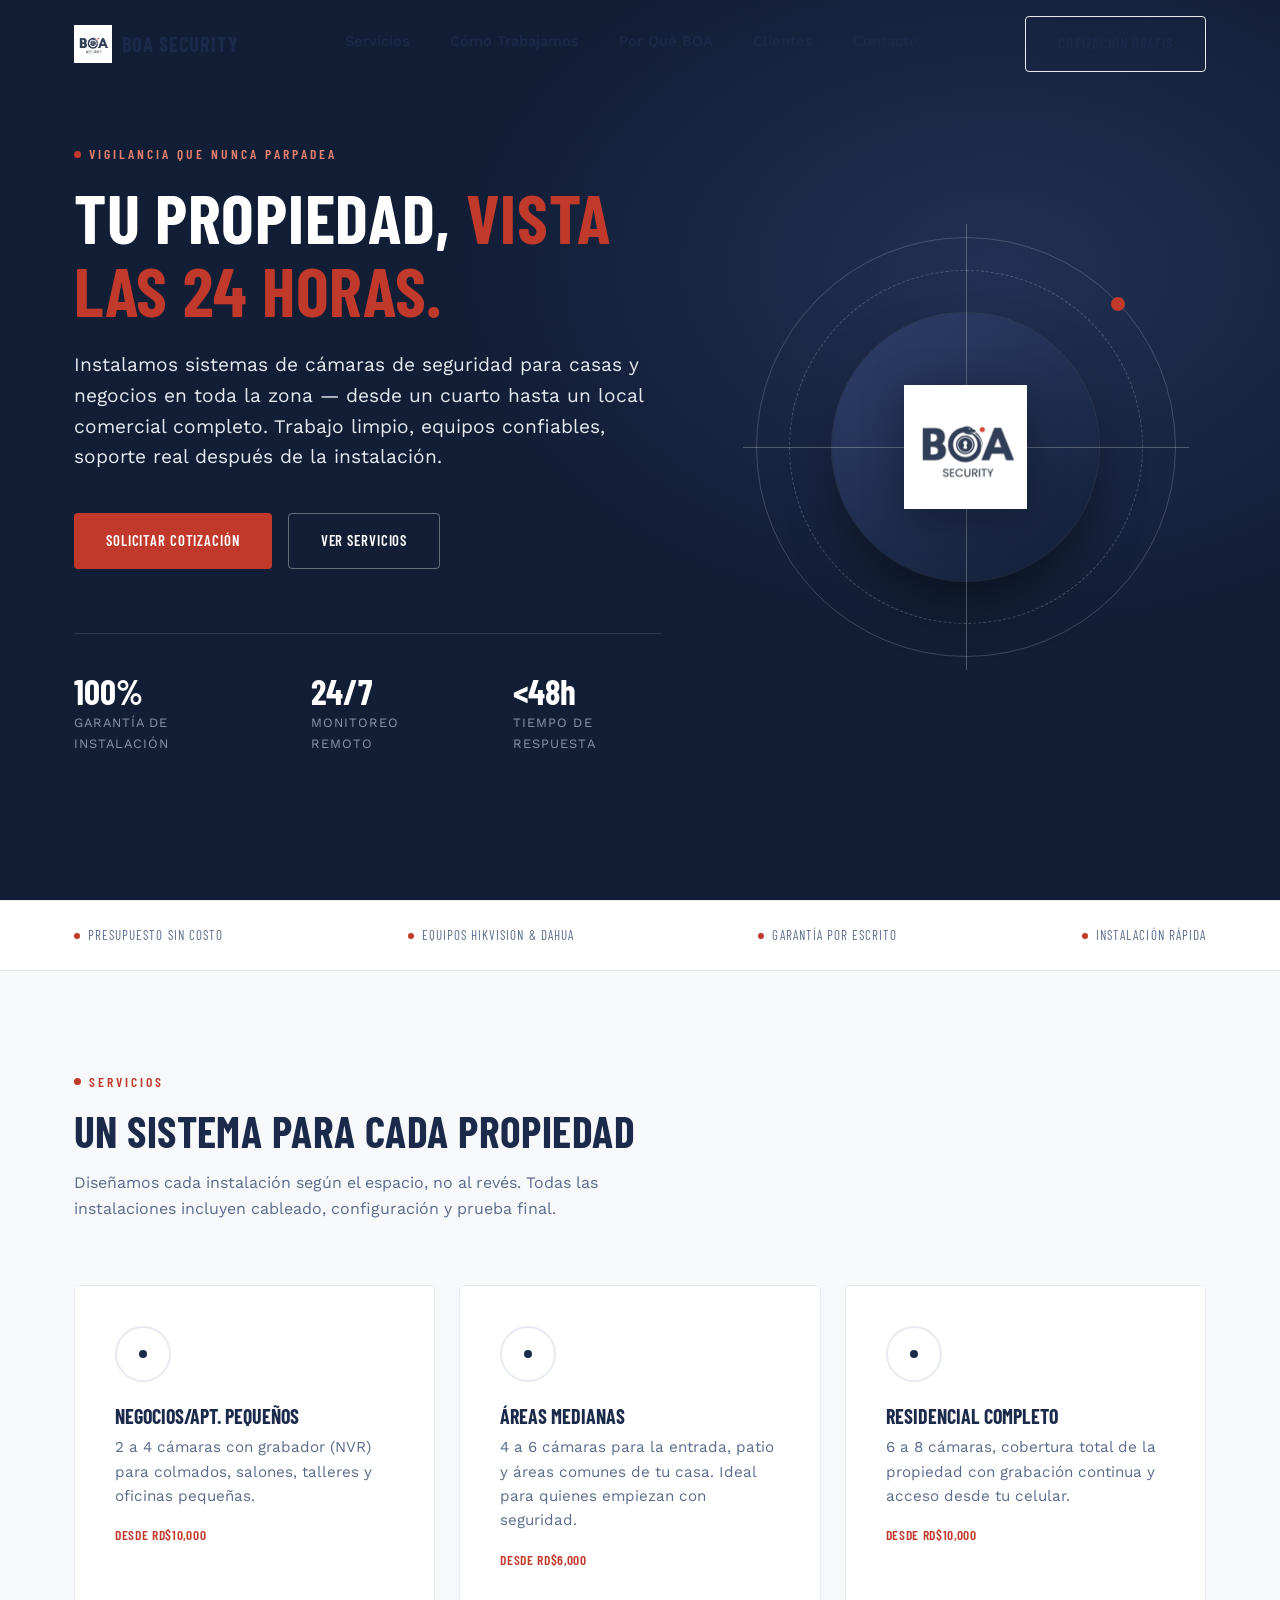
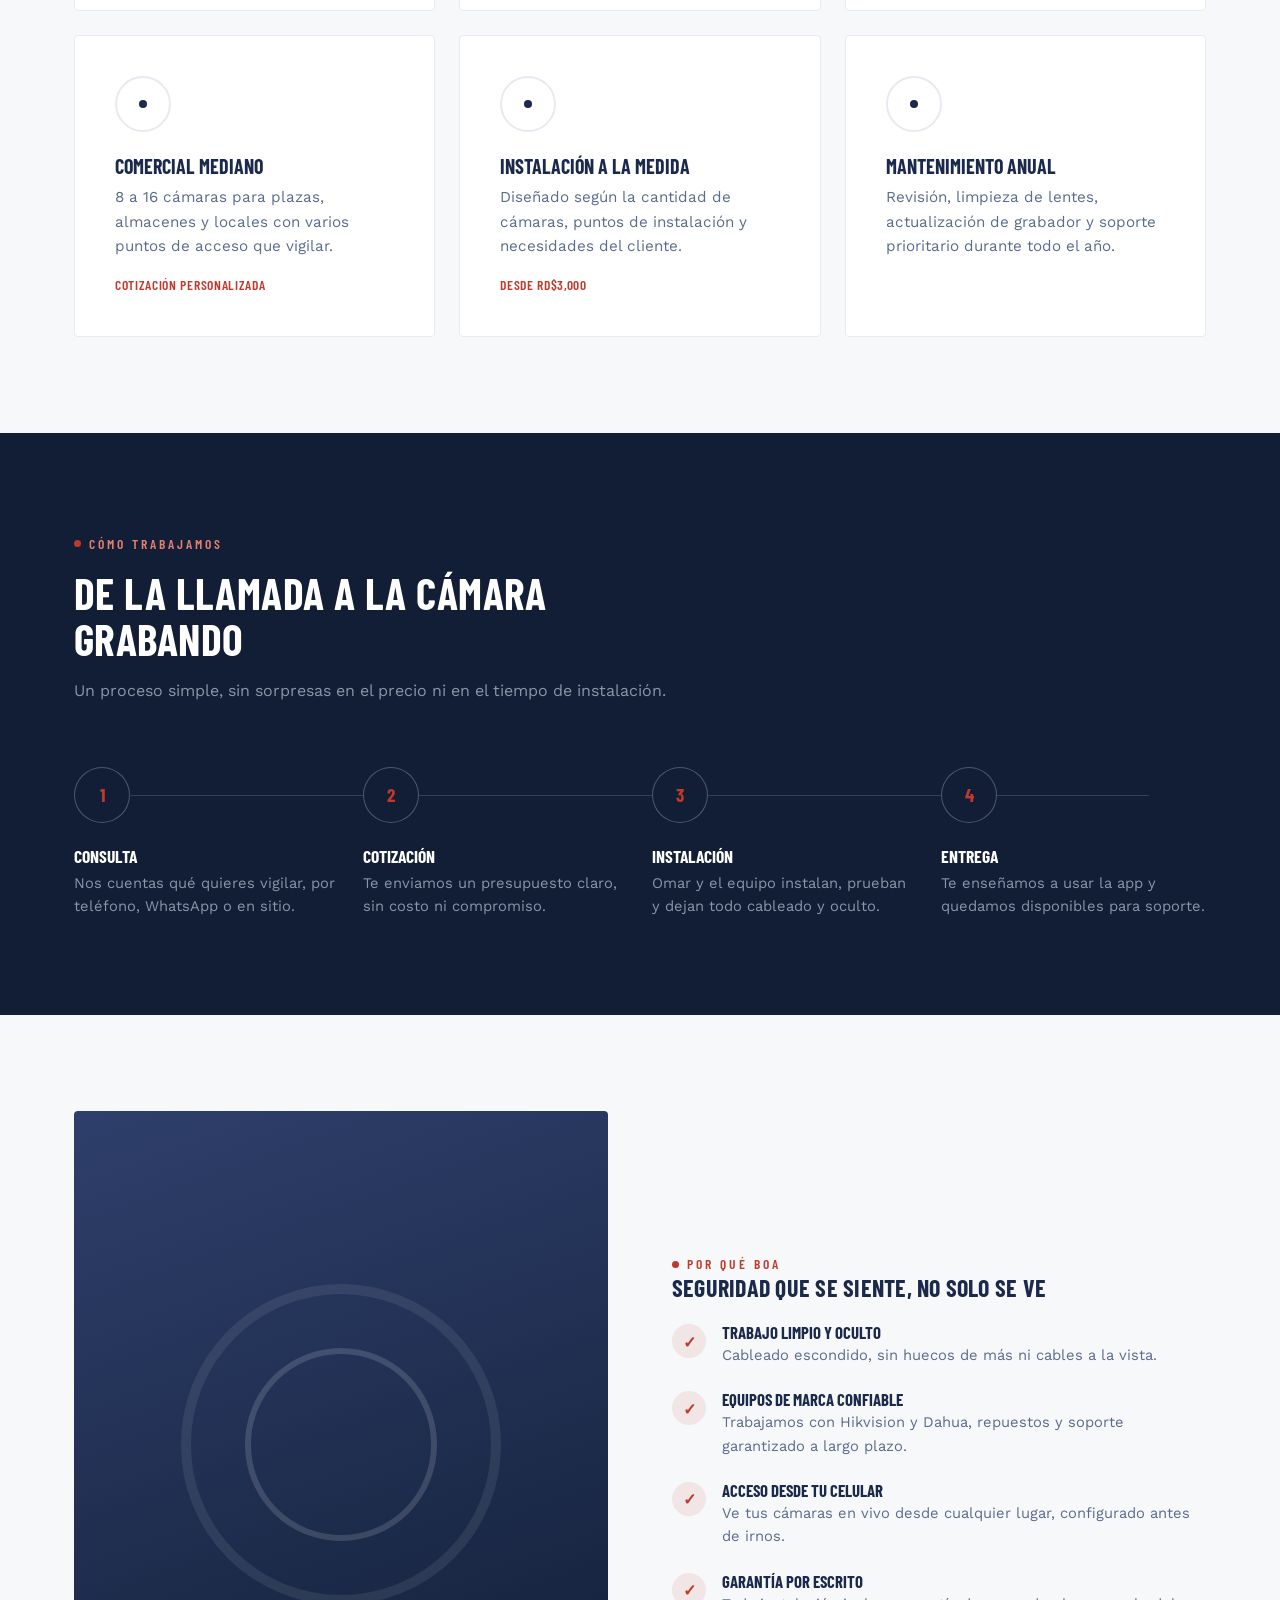
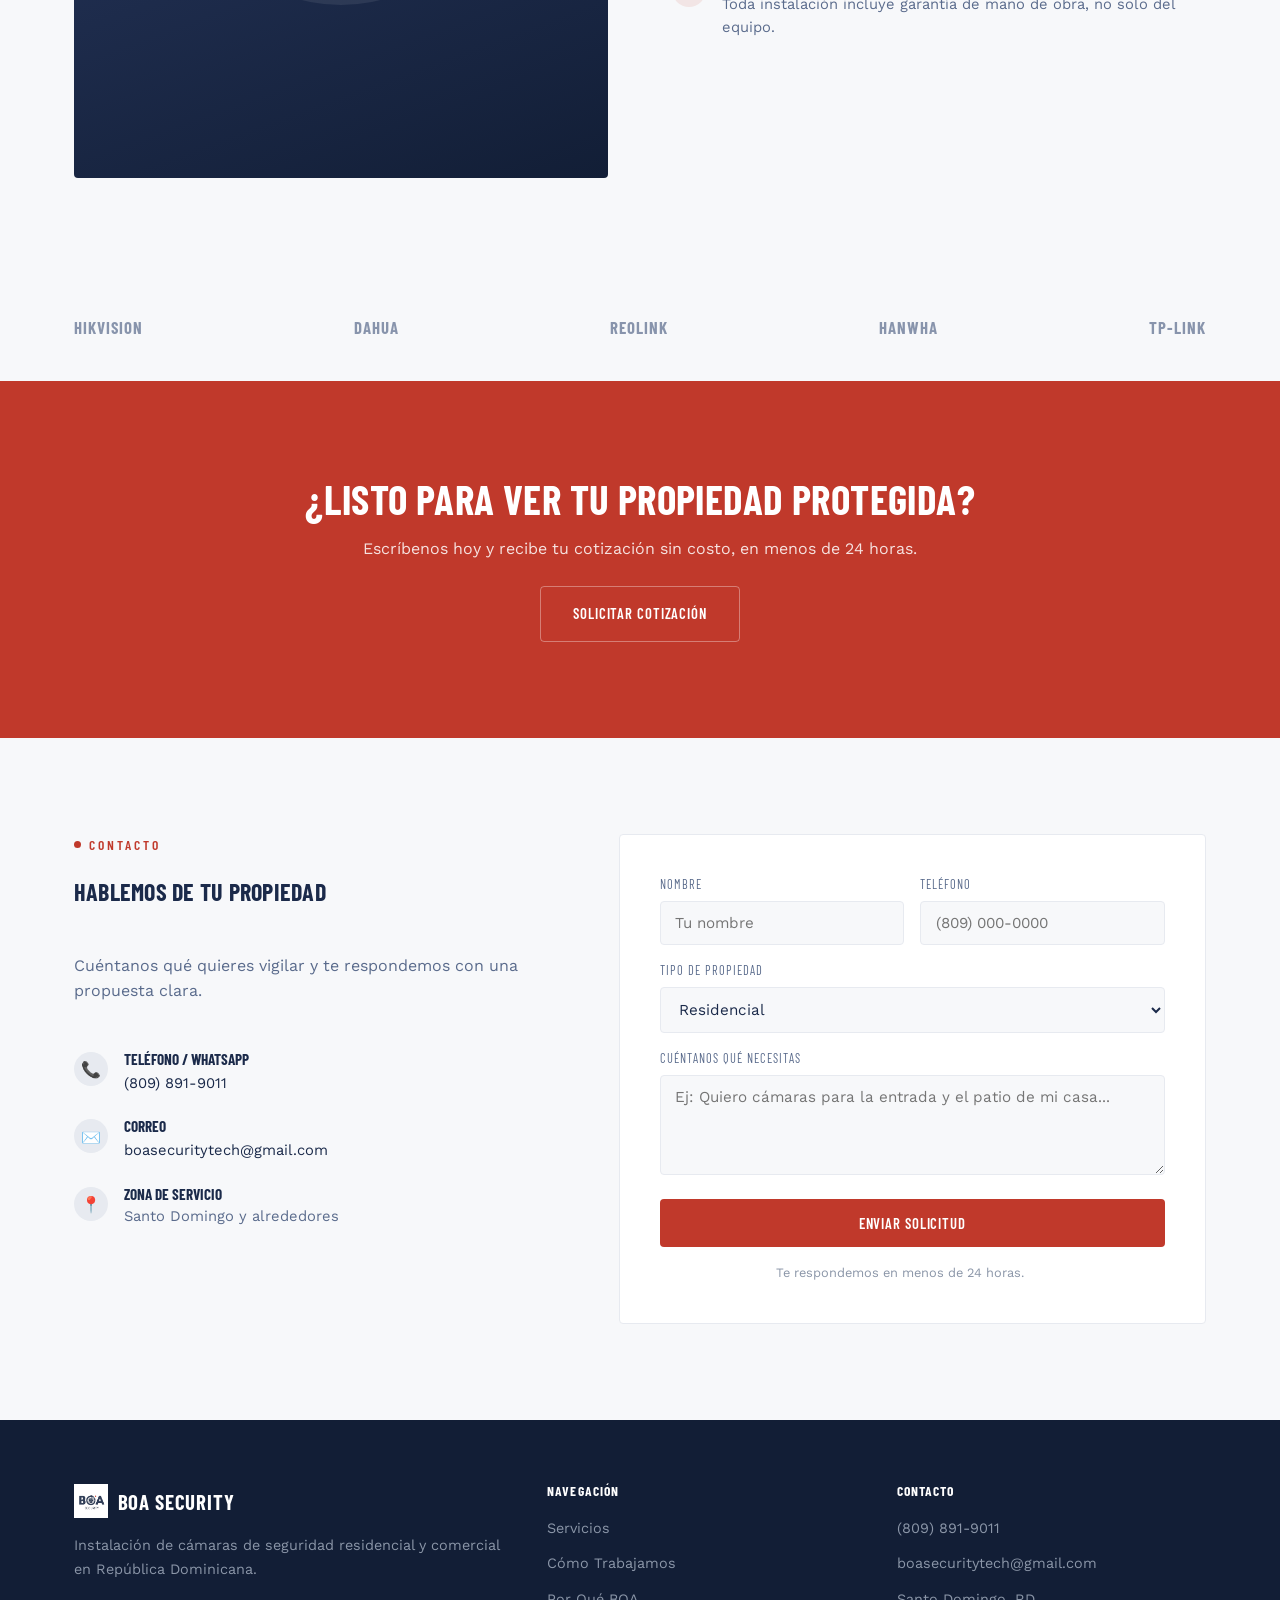
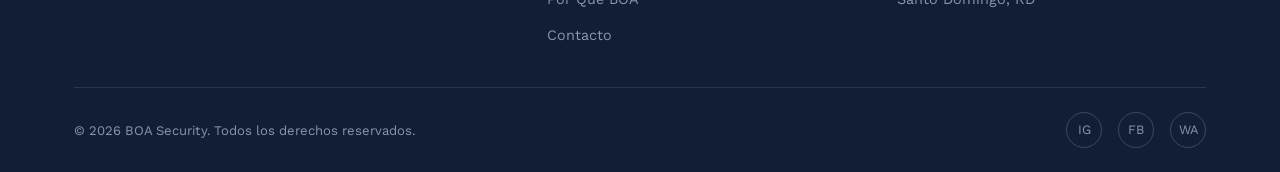
==== index.html @ 9ecb801e "Initial commit" ====
<!DOCTYPE html>
<html lang="es">
<head>
<meta charset="UTF-8">
<meta name="viewport" content="width=device-width, initial-scale=1.0">
<title>BOA Security — Instalación de Cámaras de Seguridad en RD</title>
<meta name="description" content="Instalación profesional de cámaras de seguridad residencial y comercial en República Dominicana. Presupuesto gratis, garantía en cada instalación.">

<link rel="preconnect" href="https://fonts.googleapis.com">
<link rel="preconnect" href="https://fonts.gstatic.com" crossorigin>
<link href="https://fonts.googleapis.com/css2?family=Barlow+Condensed:wght@500;600;700&family=Work+Sans:wght@400;500;600&display=swap" rel="stylesheet">

<link rel="stylesheet" href="css/styles.css">
<link rel="icon" href="images/boa-logo.png">
</head>
<body>

<!-- ============ HEADER ============ -->
<header class="site-header" id="siteHeader">
  <div class="container nav-wrap">
    <a href="#inicio" class="brand">
      <img src="images/boa-logo.png" alt="BOA Security">
      BOA SECURITY
    </a>

    <nav class="nav-links" id="navLinks">
      <a href="#servicios">Servicios</a>
      <a href="#proceso">Cómo Trabajamos</a>
      <a href="#porque">Por Qué BOA</a>
      <a href="#testimonios">Clientes</a>
      <a href="#contacto">Contacto</a>
    </nav>

    <div class="nav-cta">
      <a href="#contacto" class="btn btn-ghost">Cotización Gratis</a>
      <button class="menu-toggle" id="menuToggle" aria-label="Abrir menú">
        <span></span><span></span><span></span>
      </button>
    </div>
  </div>
</header>

<!-- ============ HERO ============ -->
<section class="hero" id="inicio">
  <div class="container hero-grid">
    <div class="hero-copy reveal">
      <span class="eyebrow">Vigilancia que nunca parpadea</span>
      <h1>Tu propiedad, <span>vista las 24 horas.</span></h1>
      <p class="lede">Instalamos sistemas de cámaras de seguridad para casas y negocios en toda la zona — desde un cuarto hasta un local comercial completo. Trabajo limpio, equipos confiables, soporte real después de la instalación.</p>
      <div class="hero-actions">
        <a href="#contacto" class="btn btn-primary">Solicitar Cotización</a>
        <a href="#servicios" class="btn btn-ghost-light">Ver Servicios</a>
      </div>
      <div class="hero-stats">
        <div class="hero-stat">
          <div class="num">100%</div>
          <div class="label">Garantía de Instalación</div>
        </div>
        <div class="hero-stat">
          <div class="num">24/7</div>
          <div class="label">Monitoreo Remoto</div>
        </div>
        <div class="hero-stat">
          <div class="num">&lt;48h</div>
          <div class="label">Tiempo de Respuesta</div>
        </div>
      </div>
    </div>

    <div class="hero-visual reveal">
      <div class="scope-frame">
        <div class="crosshair"><span class="h"></span><span class="v"></span></div>
        <div class="scope-core">
          <img src="images/boa-logo.png" alt="BOA Security">
        </div>
        <div class="scope-ping"></div>
      </div>
    </div>
  </div>
</section>

<!-- ============ TRUST STRIP ============ -->
<div class="trust-strip">
  <div class="container trust-row">
    <span>Presupuesto Sin Costo</span>
    <span>Equipos Hikvision &amp; Dahua</span>
    <span>Garantía Por Escrito</span>
    <span>Instalación Rápida </span>
  </div>
</div>

<!-- ============ SERVICIOS ============ -->
<section id="servicios">
  <div class="container">
    <div class="section-head reveal">
      <span class="eyebrow">Servicios</span>
      <h2>Un sistema para cada propiedad</h2>
      <p>Diseñamos cada instalación según el espacio, no al revés. Todas las instalaciones incluyen cableado, configuración y prueba final.</p>
    </div>

    <div class="services-grid">

       <div class="service-card reveal">
        <div class="service-ring"><span class="dot"></span></div>
        <h3>Negocios/Apt. Pequeños</h3>
        <p>2 a 4 cámaras con grabador (NVR) para colmados, salones, talleres y oficinas pequeñas.</p>
        <span class="price-tag">Desde RD$10,000</span>
      </div>


      <div class="service-card reveal">
        <div class="service-ring"><span class="dot"></span></div>
        <h3>Áreas Medianas</h3>
        <p>4 a 6 cámaras para la entrada, patio y áreas comunes de tu casa. Ideal para quienes empiezan con seguridad.</p>
        <span class="price-tag">Desde RD$6,000</span>
      </div>

      <div class="service-card reveal">
        <div class="service-ring"><span class="dot"></span></div>
        <h3>Residencial Completo</h3>
        <p>6 a 8 cámaras, cobertura total de la propiedad con grabación continua y acceso desde tu celular.</p>
        <span class="price-tag">Desde RD$10,000</span>
      </div>

     

      <div class="service-card reveal">
        <div class="service-ring"><span class="dot"></span></div>
        <h3>Comercial Mediano</h3>
        <p>8 a 16 cámaras para plazas, almacenes y locales con varios puntos de acceso que vigilar.</p>
        <span class="price-tag">Cotización personalizada</span>
      </div>

      <div class="service-card reveal">
        <div class="service-ring"><span class="dot"></span></div>
        <h3>Instalación a la medida</h3>
        <p>Diseñado según la cantidad de cámaras, puntos de instalación y necesidades del cliente.</p>
        <span class="price-tag">Desde RD$3,000</span>
      </div>

      <div class="service-card reveal">
        <div class="service-ring"><span class="dot"></span></div>
        <h3>Mantenimiento Anual</h3>
        <p>Revisión, limpieza de lentes, actualización de grabador y soporte prioritario durante todo el año.</p>
        
      </div>

      

    </div>
  </div>
</section>

<!-- ============ PROCESO ============ -->
<section class="process" id="proceso">
  <div class="container">
    <div class="section-head reveal">
      <span class="eyebrow" style="color:#E8806F">Cómo Trabajamos</span>
      <h2>De la llamada a la cámara grabando</h2>
      <p>Un proceso simple, sin sorpresas en el precio ni en el tiempo de instalación.</p>
    </div>

    <div class="process-track">
      <div class="process-step reveal">
        <div class="process-num">1</div>
        <h3>Consulta</h3>
        <p>Nos cuentas qué quieres vigilar, por teléfono, WhatsApp o en sitio.</p>
      </div>
      <div class="process-step reveal">
        <div class="process-num">2</div>
        <h3>Cotización</h3>
        <p>Te enviamos un presupuesto claro, sin costo ni compromiso.</p>
      </div>
      <div class="process-step reveal">
        <div class="process-num">3</div>
        <h3>Instalación</h3>
        <p>Omar y el equipo instalan, prueban y dejan todo cableado y oculto.</p>
      </div>
      <div class="process-step reveal">
        <div class="process-num">4</div>
        <h3>Entrega</h3>
        <p>Te enseñamos a usar la app y quedamos disponibles para soporte.</p>
      </div>
    </div>
  </div>
</section>

<!-- ============ POR QUÉ BOA ============ -->
<section id="porque">
  <div class="container why-grid">

    <div class="why-visual reveal">
      <div class="keyring"></div>
    </div>

    <div class="reveal">
      <span class="eyebrow">Por Qué BOA</span>
      <h2 style="margin-bottom: var(--space-3);">Seguridad que se siente, no solo se ve</h2>

      <div class="why-list">
        <div class="why-item">
          <div class="why-mark">✓</div>
          <div>
            <h4>Trabajo limpio y oculto</h4>
            <p>Cableado escondido, sin huecos de más ni cables a la vista.</p>
          </div>
        </div>
        <div class="why-item">
          <div class="why-mark">✓</div>
          <div>
            <h4>Equipos de marca confiable</h4>
            <p>Trabajamos con Hikvision y Dahua, repuestos y soporte garantizado a largo plazo.</p>
          </div>
        </div>
        <div class="why-item">
          <div class="why-mark">✓</div>
          <div>
            <h4>Acceso desde tu celular</h4>
            <p>Ve tus cámaras en vivo desde cualquier lugar, configurado antes de irnos.</p>
          </div>
        </div>
        <div class="why-item">
          <div class="why-mark">✓</div>
          <div>
            <h4>Garantía por escrito</h4>
            <p>Toda instalación incluye garantía de mano de obra, no solo del equipo.</p>
          </div>
        </div>
      </div>
    </div>

  </div>
</section>

<!-- ============ MARCAS ============ -->
<section style="padding: var(--space-4) 0;">
  <div class="container">
    <div class="brands-strip">
      <span>Hikvision</span>
      <span>Dahua</span>
      <span>Reolink</span>
      <span>Hanwha</span>
      <span>TP-Link</span>
    </div>
  </div>
</section>



<!-- ============ CTA BAND ============ -->
<section class="cta-band">
  <div class="container">
    <h2>¿Listo para ver tu propiedad protegida?</h2>
    <p>Escríbenos hoy y recibe tu cotización sin costo, en menos de 24 horas.</p>
    <a href="#contacto" class="btn btn-ghost-light">Solicitar Cotización</a>
  </div>
</section>

<!-- ============ CONTACTO ============ -->
<section id="contacto">
  <div class="container contact-grid">

    <div class="contact-info reveal">
      <span class="eyebrow">Contacto</span>
      <h2 style="margin-bottom: var(--space-3);">Hablemos de tu propiedad</h2>
      <p style="margin-bottom: var(--space-3);">Cuéntanos qué quieres vigilar y te respondemos con una propuesta clara.</p>

      <div class="contact-row">
        <div class="why-mark">📞</div>
        <div>
          <h4>Teléfono / WhatsApp</h4>
          <a href="tel:+18098919011">(809) 891-9011</a>
        </div>
      </div>
      <div class="contact-row">
        <div class="why-mark">✉️</div>
        <div>
          <h4>Correo</h4>
          <a href="mailto:boasecuritytech@gmail.com">boasecuritytech@gmail.com</a>
        </div>
      </div>
      <div class="contact-row">
        <div class="why-mark">📍</div>
        <div>
          <h4>Zona de Servicio</h4>
          <p>Santo Domingo y alrededores</p>
        </div>
      </div>
    </div>

    <form class="contact-form reveal" id="contactForm">
      <div class="form-row">
        <div class="field">
          <label for="name">Nombre</label>
          <input type="text" id="name" name="name" placeholder="Tu nombre" required>
        </div>
        <div class="field">
          <label for="phone">Teléfono</label>
          <input type="tel" id="phone" name="phone" placeholder="(809) 000-0000" required>
        </div>
      </div>

      <div class="field">
        <label for="type">Tipo de Propiedad</label>
        <select id="type" name="type">
          <option>Residencial</option>
          <option>Negocio Pequeño</option>
          <option>Comercial Mediano</option>
          <option>No estoy seguro</option>
        </select>
      </div>

      <div class="field">
        <label for="message">Cuéntanos qué necesitas</label>
        <textarea id="message" name="message" placeholder="Ej: Quiero cámaras para la entrada y el patio de mi casa..."></textarea>
      </div>

      <button type="submit" class="btn btn-primary">Enviar Solicitud</button>
      <p class="form-note">Te respondemos en menos de 24 horas.</p>
    </form>

  </div>
</section>

<!-- ============ FOOTER ============ -->
<footer class="site-footer">
  <div class="container">
    <div class="footer-grid">
      <div class="footer-brand">
        <a href="#inicio" class="brand">
          <img src="images/boa-logo.png" alt="BOA Security" style="height:34px;">
          BOA SECURITY
        </a>
        <p>Instalación de cámaras de seguridad residencial y comercial en República Dominicana.</p>
      </div>

      <div class="footer-col">
        <h4>NAVEGACIÓN</h4>
        <ul>
          <li><a href="#servicios">Servicios</a></li>
          <li><a href="#proceso">Cómo Trabajamos</a></li>
          <li><a href="#porque">Por Qué BOA</a></li>
          <li><a href="#contacto">Contacto</a></li>
        </ul>
      </div>

      <div class="footer-col">
        <h4>CONTACTO</h4>
        <ul>
          <li><a href="tel:+18098919011">(809) 891-9011</a></li>
          <li><a href="mailto:boasecuritytech@gmail.com">boasecuritytech@gmail.com</a></li>
          <li><a href="#">Santo Domingo, RD</a></li>
        </ul>
      </div>
    </div>

    <div class="footer-bottom">
      <span>&copy; <span id="year"></span> BOA Security. Todos los derechos reservados.</span>
      <div class="footer-social">
        <a href="#" aria-label="Instagram">IG</a>
        <a href="#" aria-label="Facebook">FB</a>
        <a href="#" aria-label="WhatsApp">WA</a>
      </div>
    </div>
  </div>
</footer>

<script src="js/main.js"></script>
</body>
</html>
---- css/styles.css ----
/* ===========================================================
   BOA SECURITY — Design System
   =========================================================== */

:root {
  /* Color tokens */
  --navy-deep:    #121E36;
  --navy:         #1B2A4A;
  --navy-mid:     #2E3F6B;
  --steel:        #5A6B8C;
  --stone:        #8B96A8;
  --mist:         #E7EAF0;
  --bone:         #F7F8FA;
  --white:        #FFFFFF;
  --signal-red:   #C0392B;
  --signal-red-hover: #A4301F;

  /* Type */
  --font-display: 'Barlow Condensed', sans-serif;
  --font-body: 'Work Sans', sans-serif;

  /* Spacing scale */
  --space-1: 0.5rem;
  --space-2: 1rem;
  --space-3: 1.5rem;
  --space-4: 2.5rem;
  --space-5: 4rem;
  --space-6: 6rem;
  --space-7: 9rem;

  /* Radius / motion */
  --radius: 4px;
  --ease: cubic-bezier(0.4, 0, 0.2, 1);
}

* { margin: 0; padding: 0; box-sizing: border-box; }

html { scroll-behavior: smooth; }

@media (prefers-reduced-motion: reduce) {
  html { scroll-behavior: auto; }
  *, *::before, *::after {
    animation-duration: 0.01ms !important;
    animation-iteration-count: 1 !important;
    transition-duration: 0.01ms !important;
    scroll-behavior: auto !important;
  }
}

body {
  font-family: var(--font-body);
  background: var(--bone);
  color: var(--navy);
  line-height: 1.6;
  -webkit-font-smoothing: antialiased;
  overflow-x: hidden;
}

img { max-width: 100%; display: block; }

a { color: inherit; text-decoration: none; }

ul { list-style: none; }

button { font-family: inherit; cursor: pointer; border: none; background: none; }

.container {
  max-width: 1180px;
  margin: 0 auto;
  padding: 0 var(--space-3);
}

/* ===========================================================
   Typography
   =========================================================== */

h1, h2, h3, h4 {
  font-family: var(--font-display);
  font-weight: 700;
  text-transform: uppercase;
  letter-spacing: 0.01em;
  line-height: 1.05;
  color: var(--navy);
}

.eyebrow {
  font-family: var(--font-display);
  font-size: 0.85rem;
  font-weight: 600;
  letter-spacing: 0.22em;
  text-transform: uppercase;
  color: var(--signal-red);
  display: inline-flex;
  align-items: center;
  gap: var(--space-1);
}

.eyebrow::before {
  content: '';
  width: 7px;
  height: 7px;
  border-radius: 50%;
  background: var(--signal-red);
  display: inline-block;
  animation: pulse 2.4s ease-in-out infinite;
}

@keyframes pulse {
  0%, 100% { opacity: 1; box-shadow: 0 0 0 0 rgba(192,57,43,0.4); }
  50% { opacity: 0.7; box-shadow: 0 0 0 6px rgba(192,57,43,0); }
}

p { color: var(--steel); max-width: 60ch; }

.lede {
  font-size: 1.15rem;
  color: var(--steel);
}

/* ===========================================================
   Buttons
   =========================================================== */

.btn {
  display: inline-flex;
  align-items: center;
  gap: 0.6rem;
  font-family: var(--font-display);
  font-weight: 600;
  letter-spacing: 0.06em;
  text-transform: uppercase;
  font-size: 0.92rem;
  padding: 0.95rem 2rem;
  border-radius: var(--radius);
  transition: all 0.25s var(--ease);
  white-space: nowrap;
}

.btn-primary {
  background: var(--signal-red);
  color: var(--white);
}
.btn-primary:hover { background: var(--signal-red-hover); transform: translateY(-2px); }

.btn-ghost {
  background: transparent;
  color: var(--navy);
  border: 1.5px solid var(--mist);
}
.btn-ghost:hover { border-color: var(--navy); }

.btn-ghost-light {
  background: transparent;
  color: var(--white);
  border: 1.5px solid rgba(255,255,255,0.35);
}
.btn-ghost-light:hover { border-color: var(--white); }

/* ===========================================================
   Header / Nav
   =========================================================== */

.site-header {
  position: fixed;
  top: 0; left: 0; right: 0;
  z-index: 100;
  background: rgba(247,248,250,0.0);
  transition: background 0.3s var(--ease), box-shadow 0.3s var(--ease);
  padding: var(--space-2) 0;
}

.site-header.scrolled {
  background: rgba(247,248,250,0.92);
  backdrop-filter: blur(10px);
  box-shadow: 0 1px 0 rgba(27,42,74,0.08);
}

.nav-wrap {
  display: flex;
  align-items: center;
  justify-content: space-between;
}

.brand {
  display: flex;
  align-items: center;
  gap: 0.6rem;
  font-family: var(--font-display);
  font-weight: 700;
  font-size: 1.3rem;
  letter-spacing: 0.04em;
  color: var(--navy);
}

.brand img { height: 38px; width: auto; }

.nav-links {
  display: flex;
  gap: var(--space-4);
  align-items: center;
}

.nav-links a {
  font-size: 0.92rem;
  font-weight: 500;
  color: var(--navy);
  position: relative;
  padding-bottom: 4px;
}

.nav-links a::after {
  content: '';
  position: absolute;
  left: 0; bottom: 0;
  height: 2px;
  width: 0;
  background: var(--signal-red);
  transition: width 0.25s var(--ease);
}

.nav-links a:hover::after { width: 100%; }

.nav-cta { display: flex; align-items: center; gap: var(--space-3); }

.menu-toggle {
  display: none;
  flex-direction: column;
  gap: 5px;
  z-index: 110;
}
.menu-toggle span {
  width: 26px; height: 2px; background: var(--navy);
  transition: 0.3s var(--ease);
}

/* ===========================================================
   Hero
   =========================================================== */

.hero {
  position: relative;
  min-height: 100vh;
  display: flex;
  align-items: center;
  background: var(--navy-deep);
  overflow: hidden;
  padding-top: 90px;
}

.hero::before {
  content: '';
  position: absolute;
  inset: 0;
  background:
    radial-gradient(ellipse 900px 600px at 78% 30%, rgba(46,63,107,0.55), transparent 60%);
  pointer-events: none;
}

.hero-ring {
  position: absolute;
  right: -180px;
  top: 50%;
  transform: translateY(-50%);
  width: 720px;
  height: 720px;
  pointer-events: none;
  opacity: 0.9;
}

.hero-grid {
  display: grid;
  grid-template-columns: 1.1fr 0.9fr;
  align-items: center;
  gap: var(--space-5);
  position: relative;
  z-index: 2;
  width: 100%;
}

.hero-copy .eyebrow { color: #E8806F; margin-bottom: var(--space-2); }

.hero h1 {
  color: var(--white);
  font-size: clamp(2.6rem, 5.4vw, 4.6rem);
  margin-bottom: var(--space-3);
}

.hero h1 span { color: var(--signal-red); }

.hero .lede {
  color: var(--mist);
  font-size: 1.2rem;
  margin-bottom: var(--space-4);
}

.hero-actions { display: flex; gap: var(--space-2); flex-wrap: wrap; margin-bottom: var(--space-5); }

.hero-stats {
  display: flex;
  gap: var(--space-5);
  padding-top: var(--space-4);
  border-top: 1px solid rgba(255,255,255,0.12);
}

.hero-stat .num {
  font-family: var(--font-display);
  font-size: 2.2rem;
  font-weight: 700;
  color: var(--white);
  line-height: 1;
}

.hero-stat .label {
  font-size: 0.8rem;
  color: var(--stone);
  text-transform: uppercase;
  letter-spacing: 0.08em;
  margin-top: 4px;
}

.hero-visual {
  position: relative;
  z-index: 2;
  display: flex;
  justify-content: center;
}

.scope-frame {
  position: relative;
  width: 100%;
  max-width: 420px;
  aspect-ratio: 1;
  border-radius: 50%;
  border: 1px solid rgba(255,255,255,0.18);
  display: flex;
  align-items: center;
  justify-content: center;
}

.scope-frame::before {
  content: '';
  position: absolute;
  inset: 32px;
  border-radius: 50%;
  border: 1px dashed rgba(255,255,255,0.22);
}

.scope-frame .crosshair {
  position: absolute;
  inset: 0;
}
.scope-frame .crosshair span {
  position: absolute;
  background: rgba(255,255,255,0.25);
}
.scope-frame .crosshair .h { top: 50%; left: -14px; right: -14px; height: 1px; }
.scope-frame .crosshair .v { left: 50%; top: -14px; bottom: -14px; width: 1px; }

.scope-core {
  width: 64%;
  height: 64%;
  border-radius: 50%;
  background: linear-gradient(145deg, var(--navy-mid), var(--navy-deep));
  display: flex;
  align-items: center;
  justify-content: center;
  box-shadow: 0 0 0 1px rgba(255,255,255,0.08), 0 30px 60px -20px rgba(0,0,0,0.6);
}

.scope-core img { width: 46%; filter: drop-shadow(0 8px 20px rgba(0,0,0,0.3)); }

.scope-ping {
  position: absolute;
  top: 14%;
  right: 12%;
  width: 14px;
  height: 14px;
  border-radius: 50%;
  background: var(--signal-red);
  box-shadow: 0 0 0 0 rgba(192,57,43,0.6);
  animation: ping 2.4s ease-out infinite;
}

@keyframes ping {
  0% { box-shadow: 0 0 0 0 rgba(192,57,43,0.55); }
  70% { box-shadow: 0 0 0 18px rgba(192,57,43,0); }
  100% { box-shadow: 0 0 0 18px rgba(192,57,43,0); }
}

/* ===========================================================
   Section base
   =========================================================== */

section { padding: var(--space-6) 0; position: relative; }

.section-head {
  max-width: 640px;
  margin-bottom: var(--space-5);
}

.section-head .eyebrow { margin-bottom: var(--space-2); }
.section-head h2 { font-size: clamp(2rem, 3.4vw, 2.8rem); margin-bottom: var(--space-2); }

.section-head.center { margin-left: auto; margin-right: auto; text-align: center; }
.section-head.center .eyebrow { justify-content: center; }

/* ===========================================================
   Trust strip
   =========================================================== */

.trust-strip {
  background: var(--white);
  border-top: 1px solid var(--mist);
  border-bottom: 1px solid var(--mist);
  padding: var(--space-3) 0;
}

.trust-row {
  display: flex;
  justify-content: space-between;
  align-items: center;
  flex-wrap: wrap;
  gap: var(--space-3);
  font-family: var(--font-display);
  letter-spacing: 0.08em;
  text-transform: uppercase;
  font-size: 0.82rem;
  color: var(--steel);
}

.trust-row span { display: flex; align-items: center; gap: 8px; }
.trust-row span::before {
  content: '';
  width: 6px; height: 6px;
  background: var(--signal-red);
  border-radius: 50%;
}

/* ===========================================================
   Services
   =========================================================== */

.services-grid {
  display: grid;
  grid-template-columns: repeat(3, 1fr);
  gap: var(--space-3);
}

.service-card {
  background: var(--white);
  border: 1px solid var(--mist);
  border-radius: var(--radius);
  padding: var(--space-4);
  transition: transform 0.3s var(--ease), box-shadow 0.3s var(--ease), border-color 0.3s var(--ease);
}

.service-card:hover {
  transform: translateY(-6px);
  box-shadow: 0 24px 48px -24px rgba(27,42,74,0.22);
  border-color: transparent;
}

.service-ring {
  width: 56px;
  height: 56px;
  border-radius: 50%;
  border: 2px solid var(--mist);
  display: flex;
  align-items: center;
  justify-content: center;
  margin-bottom: var(--space-3);
  position: relative;
  transition: border-color 0.3s var(--ease);
}

.service-card:hover .service-ring { border-color: var(--signal-red); }

.service-ring .dot {
  width: 8px; height: 8px; border-radius: 50%;
  background: var(--navy);
}

.service-card h3 {
  font-size: 1.25rem;
  margin-bottom: var(--space-1);
  letter-spacing: 0;
}

.service-card p { font-size: 0.95rem; }

.service-card .price-tag {
  display: block;
  margin-top: var(--space-2);
  font-family: var(--font-display);
  font-weight: 600;
  font-size: 0.85rem;
  letter-spacing: 0.05em;
  color: var(--signal-red);
  text-transform: uppercase;
}

/* ===========================================================
   Process (How it works)
   =========================================================== */

.process {
  background: var(--navy-deep);
  color: var(--white);
}

.process .section-head h2,
.process .section-head p { color: var(--white); }
.process .section-head p { color: var(--stone); }

.process-track {
  display: grid;
  grid-template-columns: repeat(4, 1fr);
  gap: var(--space-3);
  position: relative;
}

.process-track::before {
  content: '';
  position: absolute;
  top: 28px;
  left: 5%;
  right: 5%;
  height: 1px;
  background: rgba(255,255,255,0.15);
}

.process-step {
  position: relative;
  z-index: 1;
}

.process-num {
  width: 56px; height: 56px;
  border-radius: 50%;
  background: var(--navy-deep);
  border: 1.5px solid rgba(255,255,255,0.25);
  display: flex; align-items: center; justify-content: center;
  font-family: var(--font-display);
  font-weight: 700;
  font-size: 1.2rem;
  color: var(--signal-red);
  margin-bottom: var(--space-3);
}

.process-step h3 {
  color: var(--white);
  font-size: 1.1rem;
  letter-spacing: 0;
  margin-bottom: 6px;
}

.process-step p { color: var(--stone); font-size: 0.92rem; }

/* ===========================================================
   Why us
   =========================================================== */

.why-grid {
  display: grid;
  grid-template-columns: 1fr 1fr;
  gap: var(--space-5);
  align-items: center;
}

.why-visual {
  position: relative;
  aspect-ratio: 4/5;
  border-radius: var(--radius);
  background: linear-gradient(160deg, var(--navy-mid), var(--navy-deep));
  display: flex;
  align-items: center;
  justify-content: center;
  overflow: hidden;
}

.why-visual .keyring {
  width: 60%;
  aspect-ratio: 1;
  border-radius: 50%;
  border: 10px solid rgba(255,255,255,0.08);
  display: flex; align-items: center; justify-content: center;
}
.why-visual .keyring::after {
  content: '';
  width: 60%; height: 60%;
  border-radius: 50%;
  border: 6px solid rgba(255,255,255,0.14);
}

.why-list { display: flex; flex-direction: column; gap: var(--space-3); }

.why-item { display: flex; gap: var(--space-2); align-items: flex-start; }

.why-mark {
  flex-shrink: 0;
  width: 34px; height: 34px;
  border-radius: 50%;
  background: rgba(192,57,43,0.1);
  color: var(--signal-red);
  display: flex; align-items: center; justify-content: center;
  font-family: var(--font-display);
  font-weight: 700;
}

.why-item h4 { font-size: 1.05rem; letter-spacing: 0; margin-bottom: 2px; }
.why-item p { font-size: 0.92rem; }

/* ===========================================================
   Brands
   =========================================================== */

.brands-strip {
  display: flex;
  justify-content: space-between;
  align-items: center;
  flex-wrap: wrap;
  gap: var(--space-4);
  opacity: 0.7;
}

.brands-strip span {
  font-family: var(--font-display);
  font-weight: 700;
  letter-spacing: 0.06em;
  text-transform: uppercase;
  font-size: 1.05rem;
  color: var(--steel);
}

/* ===========================================================
   Testimonials
   =========================================================== */

.testimonial-grid {
  display: grid;
  grid-template-columns: repeat(3, 1fr);
  gap: var(--space-3);
}

.testimonial-card {
  background: var(--white);
  border: 1px solid var(--mist);
  border-radius: var(--radius);
  padding: var(--space-4);
}

.stars { color: var(--signal-red); letter-spacing: 2px; margin-bottom: var(--space-2); font-size: 0.9rem; }

.testimonial-card p { font-size: 0.95rem; color: var(--navy-mid); margin-bottom: var(--space-3); }

.testimonial-name {
  font-family: var(--font-display);
  font-weight: 700;
  font-size: 0.95rem;
  color: var(--navy);
}
.testimonial-loc { font-size: 0.8rem; color: var(--stone); }

/* ===========================================================
   CTA band
   =========================================================== */

.cta-band {
  background: var(--signal-red);
  text-align: center;
}

.cta-band h2 { color: var(--white); font-size: clamp(1.8rem, 3.2vw, 2.6rem); margin-bottom: var(--space-2); }
.cta-band p { color: rgba(255,255,255,0.85); margin: 0 auto var(--space-3); }
.cta-band .btn-ghost-light:hover { background: rgba(255,255,255,0.1); }

/* ===========================================================
   Contact
   =========================================================== */

.contact-grid {
  display: grid;
  grid-template-columns: 0.9fr 1.1fr;
  gap: var(--space-5);
}

.contact-info { display: flex; flex-direction: column; gap: var(--space-3); }

.contact-row { display: flex; gap: var(--space-2); align-items: flex-start; }

.contact-row .why-mark { background: var(--mist); color: var(--navy); }

.contact-row h4 { font-size: 0.95rem; letter-spacing: 0; margin-bottom: 2px; }
.contact-row p, .contact-row a { font-size: 0.92rem; }
.contact-row a:hover { color: var(--signal-red); }

.contact-form {
  background: var(--white);
  border: 1px solid var(--mist);
  border-radius: var(--radius);
  padding: var(--space-4);
}

.form-row { display: grid; grid-template-columns: 1fr 1fr; gap: var(--space-2); }

.field { margin-bottom: var(--space-2); display: flex; flex-direction: column; gap: 6px; }

.field label {
  font-family: var(--font-display);
  font-size: 0.78rem;
  letter-spacing: 0.08em;
  text-transform: uppercase;
  color: var(--steel);
}

.field input, .field select, .field textarea {
  font-family: var(--font-body);
  font-size: 0.95rem;
  padding: 0.75rem 0.9rem;
  border: 1.5px solid var(--mist);
  border-radius: var(--radius);
  background: var(--bone);
  color: var(--navy);
  transition: border-color 0.2s var(--ease);
}

.field input:focus, .field select:focus, .field textarea:focus {
  outline: none;
  border-color: var(--signal-red);
}

.field textarea { resize: vertical; min-height: 100px; }

.contact-form .btn-primary { width: 100%; justify-content: center; margin-top: var(--space-1); }

.form-note { font-size: 0.8rem; color: var(--stone); margin-top: var(--space-2); text-align: center; }

/* ===========================================================
   Footer
   =========================================================== */

.site-footer {
  background: var(--navy-deep);
  color: var(--stone);
  padding: var(--space-5) 0 var(--space-3);
}

.footer-grid {
  display: grid;
  grid-template-columns: 1.4fr 1fr 1fr;
  gap: var(--space-4);
  padding-bottom: var(--space-4);
  border-bottom: 1px solid rgba(255,255,255,0.1);
}

.footer-brand .brand { color: var(--white); margin-bottom: var(--space-2); }
.footer-brand p { color: var(--stone); font-size: 0.9rem; }

.footer-col h4 {
  color: var(--white);
  font-size: 0.85rem;
  letter-spacing: 0.08em;
  margin-bottom: var(--space-2);
}

.footer-col ul { display: flex; flex-direction: column; gap: 10px; }
.footer-col a { font-size: 0.9rem; color: var(--stone); transition: color 0.2s var(--ease); }
.footer-col a:hover { color: var(--white); }

.footer-bottom {
  display: flex;
  justify-content: space-between;
  align-items: center;
  flex-wrap: wrap;
  gap: var(--space-2);
  padding-top: var(--space-3);
  font-size: 0.82rem;
}

.footer-social { display: flex; gap: var(--space-2); }
.footer-social a {
  width: 36px; height: 36px;
  border: 1px solid rgba(255,255,255,0.18);
  border-radius: 50%;
  display: flex; align-items: center; justify-content: center;
  font-size: 0.8rem;
  transition: all 0.2s var(--ease);
}
.footer-social a:hover { border-color: var(--signal-red); color: var(--signal-red); }

/* ===========================================================
   Reveal-on-scroll
   =========================================================== */

.reveal {
  opacity: 0;
  transform: translateY(24px);
  transition: opacity 0.6s var(--ease), transform 0.6s var(--ease);
}
.reveal.is-visible { opacity: 1; transform: translateY(0); }

/* ===========================================================
   Responsive
   =========================================================== */

@media (max-width: 980px) {
  .hero-grid { grid-template-columns: 1fr; text-align: center; }
  .hero-copy .eyebrow, .hero-actions, .hero-stats { justify-content: center; }
  .hero-actions { justify-content: center; }
  .hero-stats { justify-content: center; }
  .hero-visual { margin-top: var(--space-4); }
  .services-grid { grid-template-columns: 1fr 1fr; }
  .process-track { grid-template-columns: 1fr 1fr; row-gap: var(--space-4); }
  .process-track::before { display: none; }
  .why-grid { grid-template-columns: 1fr; }
  .testimonial-grid { grid-template-columns: 1fr; }
  .contact-grid { grid-template-columns: 1fr; }
  .footer-grid { grid-template-columns: 1fr; gap: var(--space-3); }
}

@media (max-width: 720px) {
  .nav-links { 
    position: fixed;
    top: 0; right: 0;
    height: 100vh;
    width: 78%;
    background: var(--navy-deep);
    flex-direction: column;
    justify-content: center;
    align-items: flex-start;
    padding: var(--space-5) var(--space-4);
    gap: var(--space-3);
    transform: translateX(100%);
    transition: transform 0.35s var(--ease);
    z-index: 105;
  }
  .nav-links.open { transform: translateX(0); }
  .nav-links a { color: var(--white); font-size: 1.1rem; }
  .nav-cta .btn-ghost { display: none; }
  .menu-toggle { display: flex; }
  .menu-toggle.open span:nth-child(1) { transform: translateY(7px) rotate(45deg); }
  .menu-toggle.open span:nth-child(2) { opacity: 0; }
  .menu-toggle.open span:nth-child(3) { transform: translateY(-7px) rotate(-45deg); }

  .services-grid { grid-template-columns: 1fr; }
  .process-track { grid-template-columns: 1fr; }
  .form-row { grid-template-columns: 1fr; }
  .hero-stats { gap: var(--space-3); flex-wrap: wrap; }
}
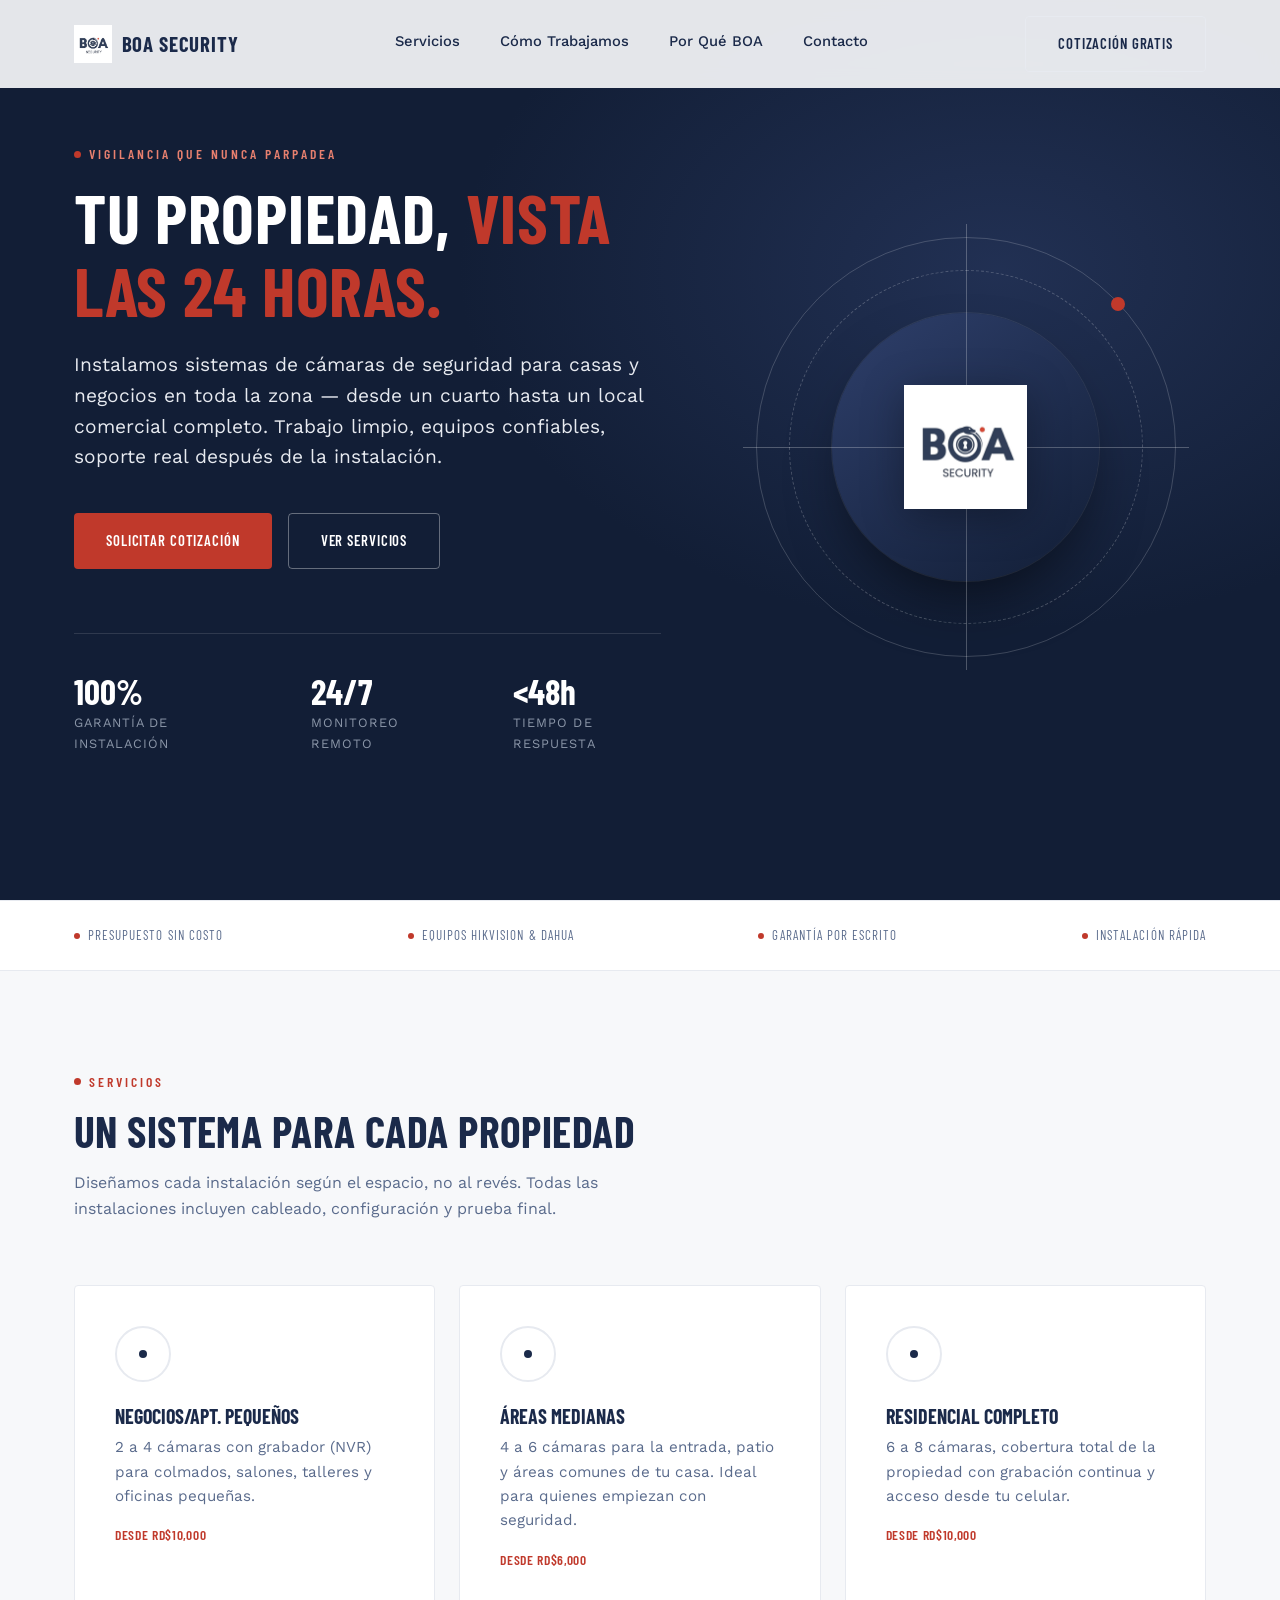
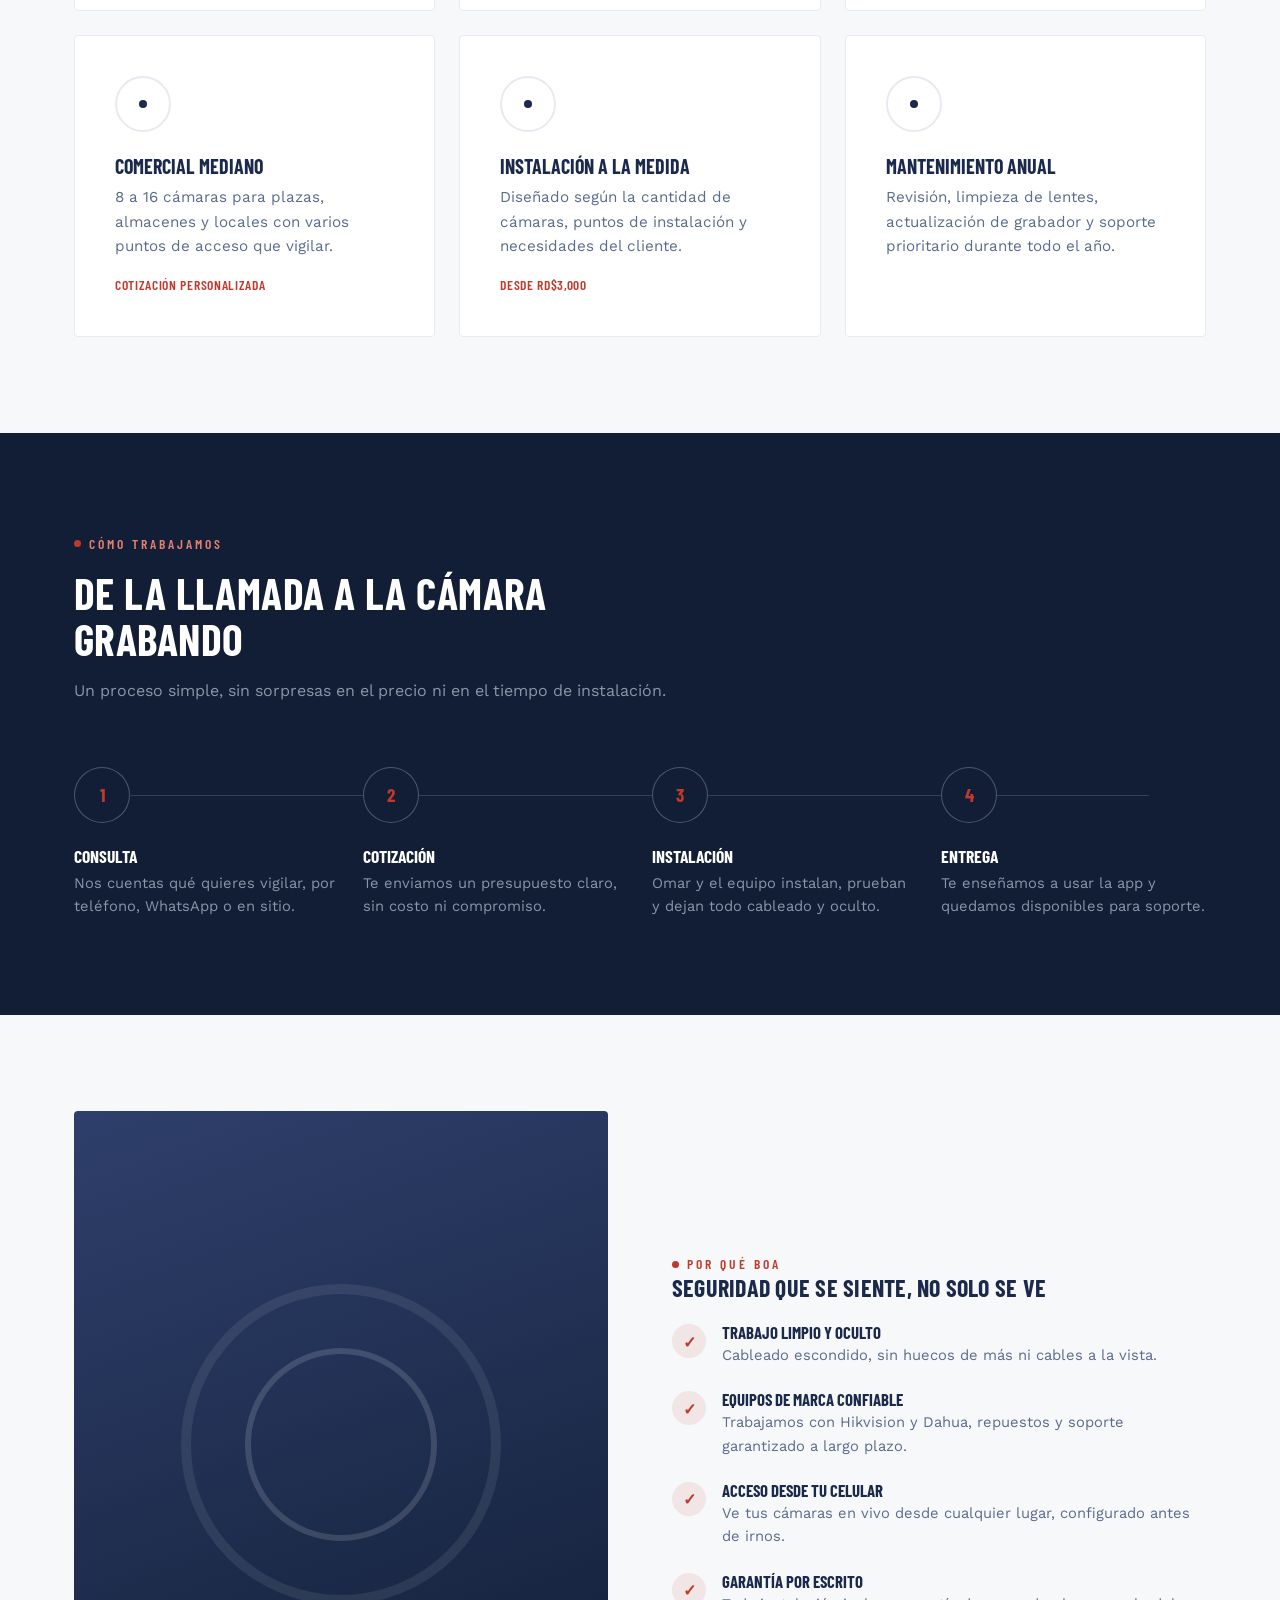
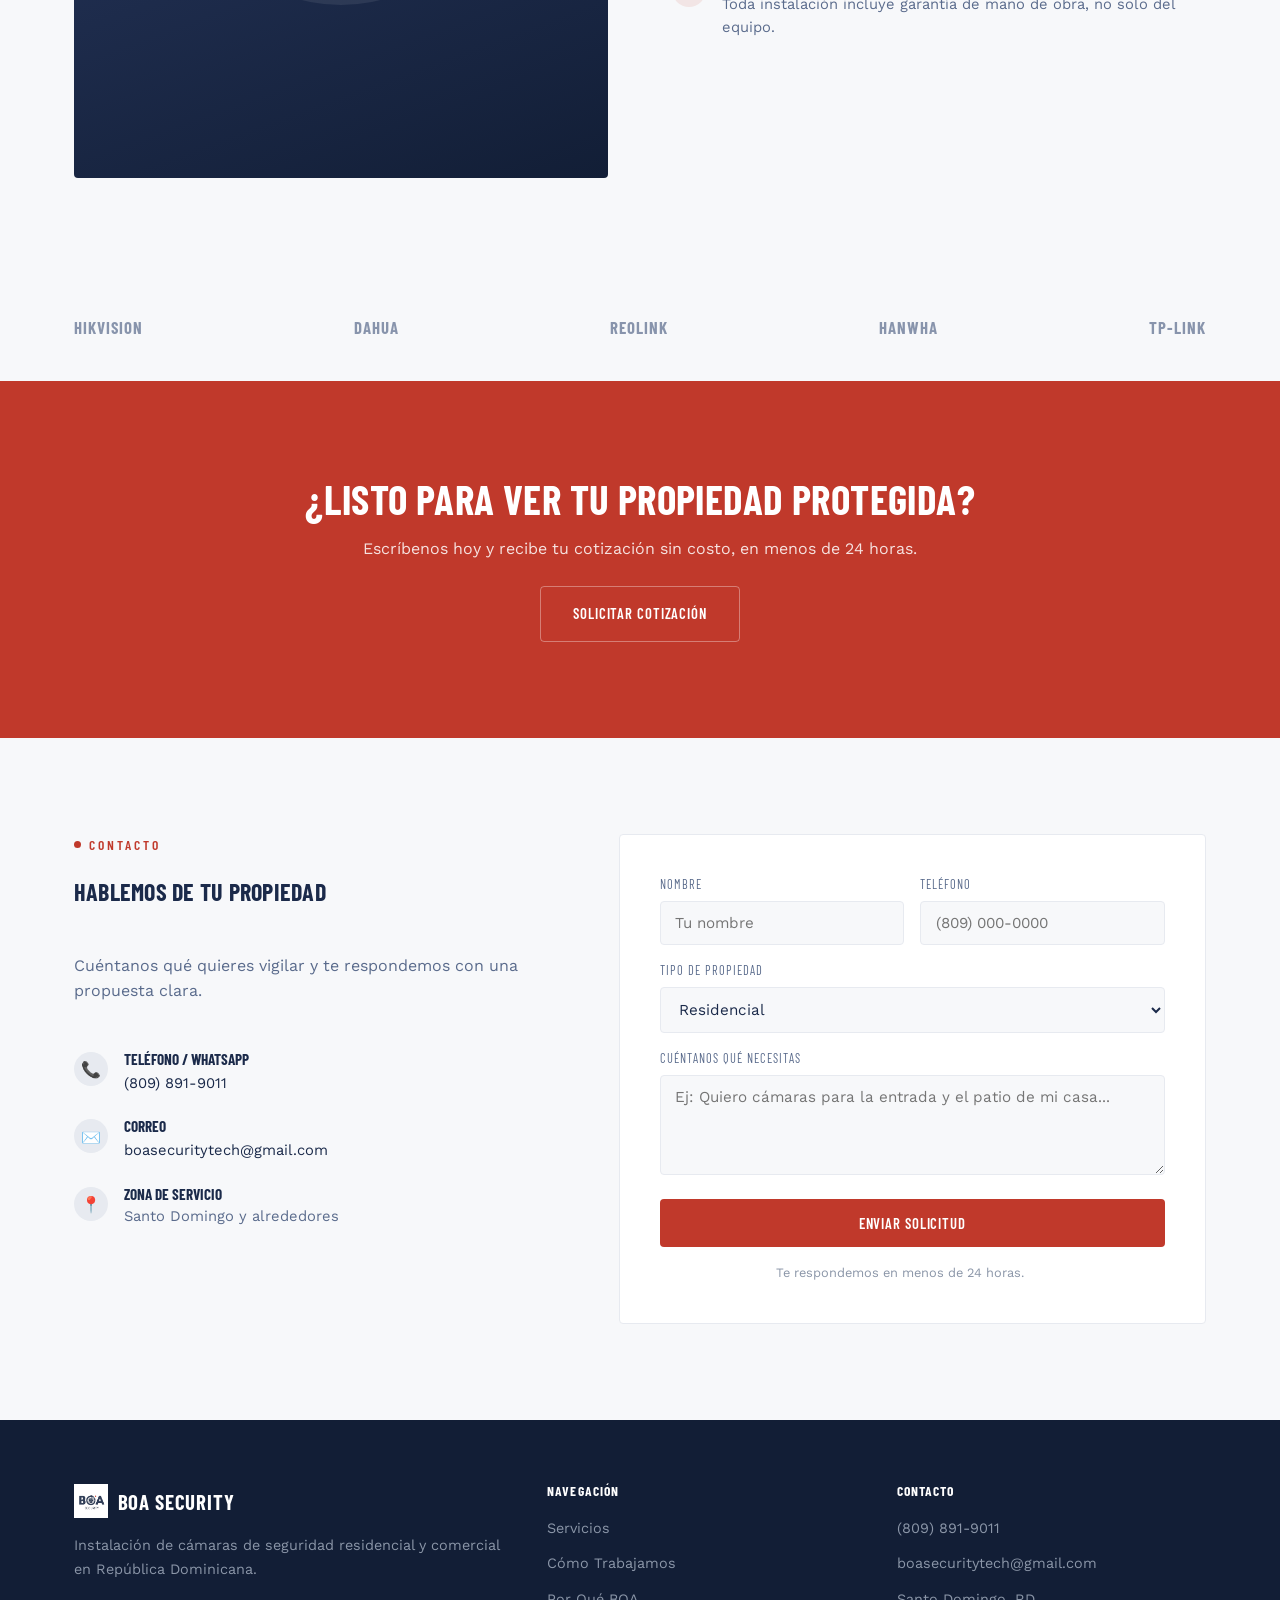
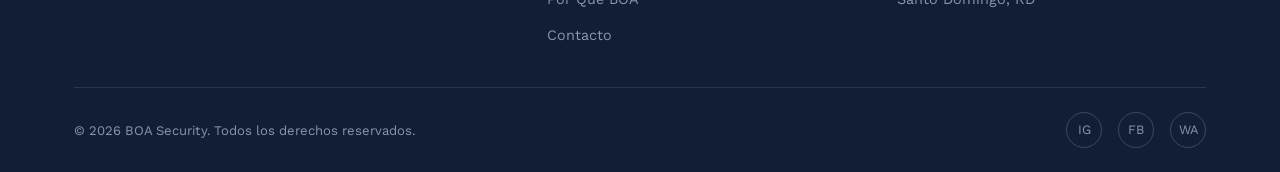
==== commit bda96ec7: "Update website HTML" ====
--- a/index.html
+++ b/index.html
@@ -27,7 +27,6 @@
       <a href="#servicios">Servicios</a>
       <a href="#proceso">Cómo Trabajamos</a>
       <a href="#porque">Por Qué BOA</a>
-      <a href="#testimonios">Clientes</a>
       <a href="#contacto">Contacto</a>
     </nav>
 
--- a/css/styles.css
+++ b/css/styles.css
@@ -164,7 +164,9 @@
   position: fixed;
   top: 0; left: 0; right: 0;
   z-index: 100;
-  background: rgba(247,248,250,0.0);
+  background: rgba(247,248,250,0.92);
+  backdrop-filter: blur(10px);
+  box-shadow: 0 1px 0 rgba(27,42,74,0.08);
   transition: background 0.3s var(--ease), box-shadow 0.3s var(--ease);
   padding: var(--space-2) 0;
 }
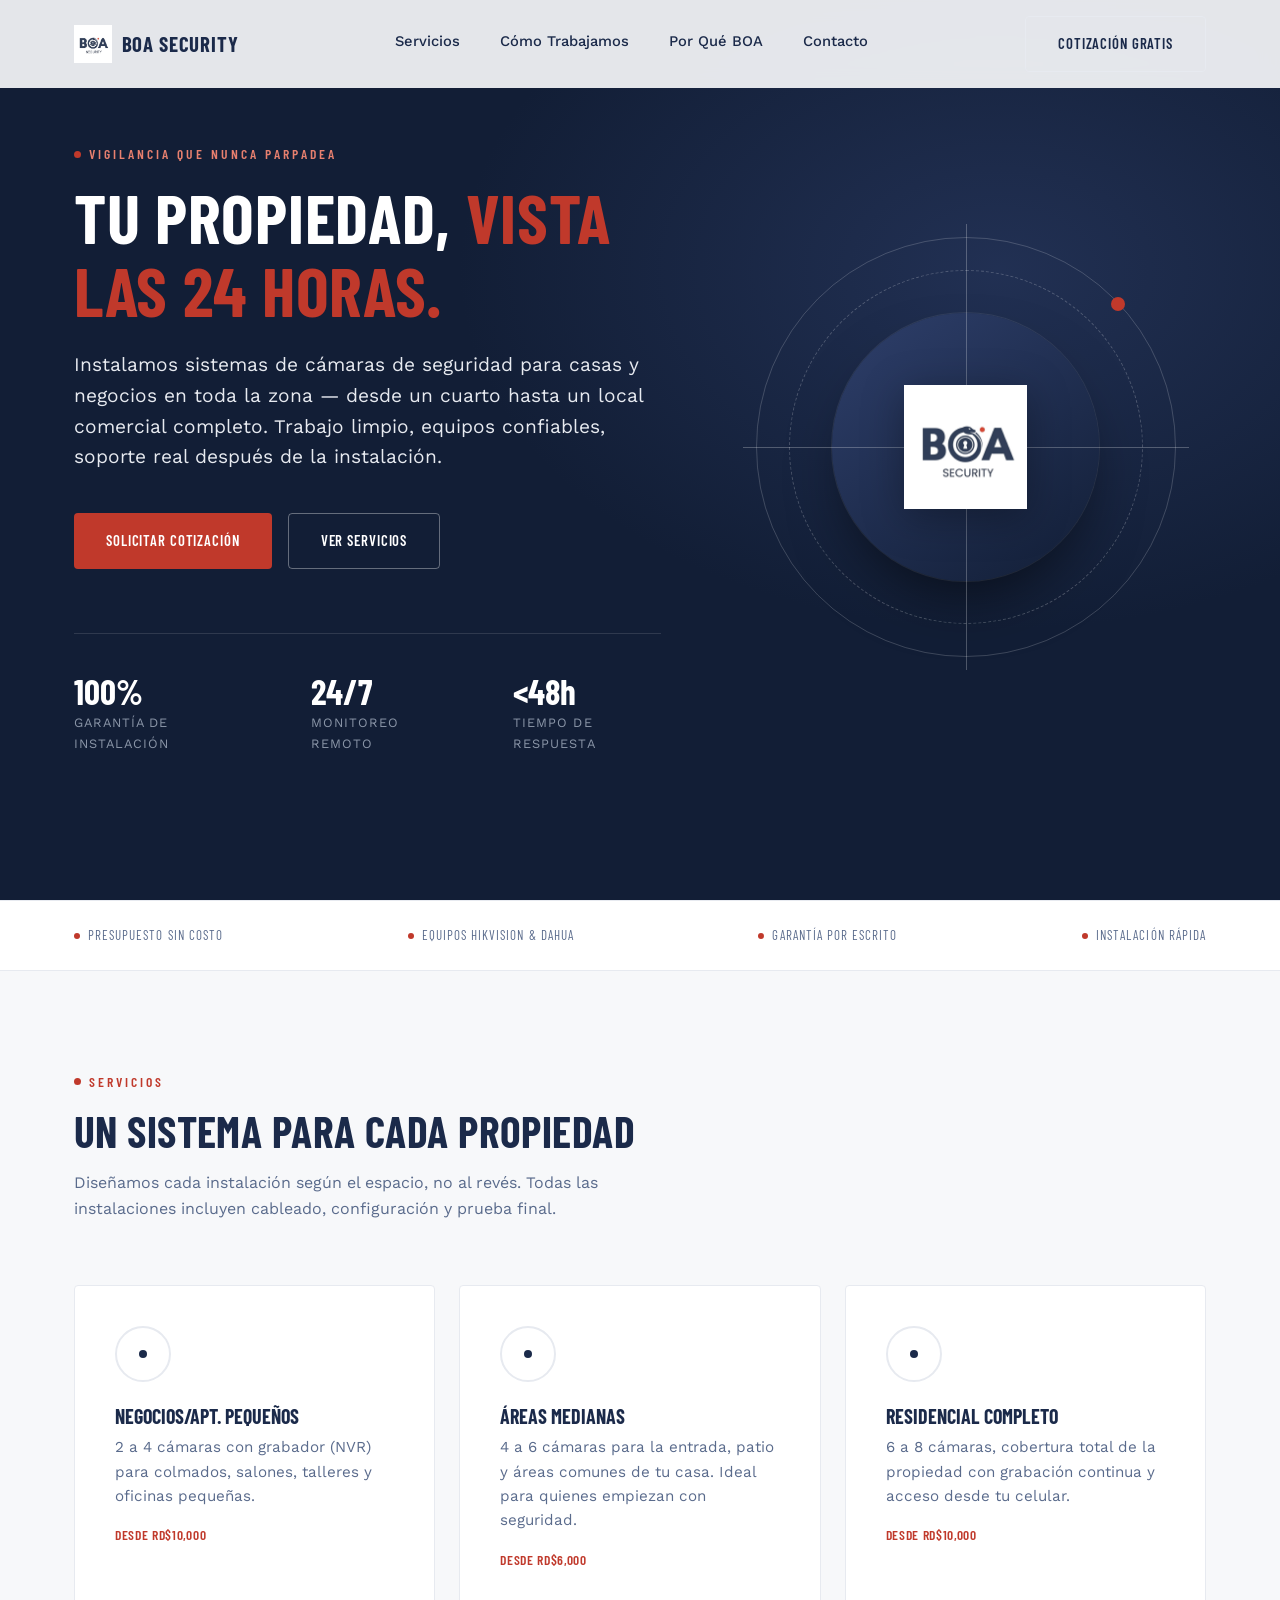
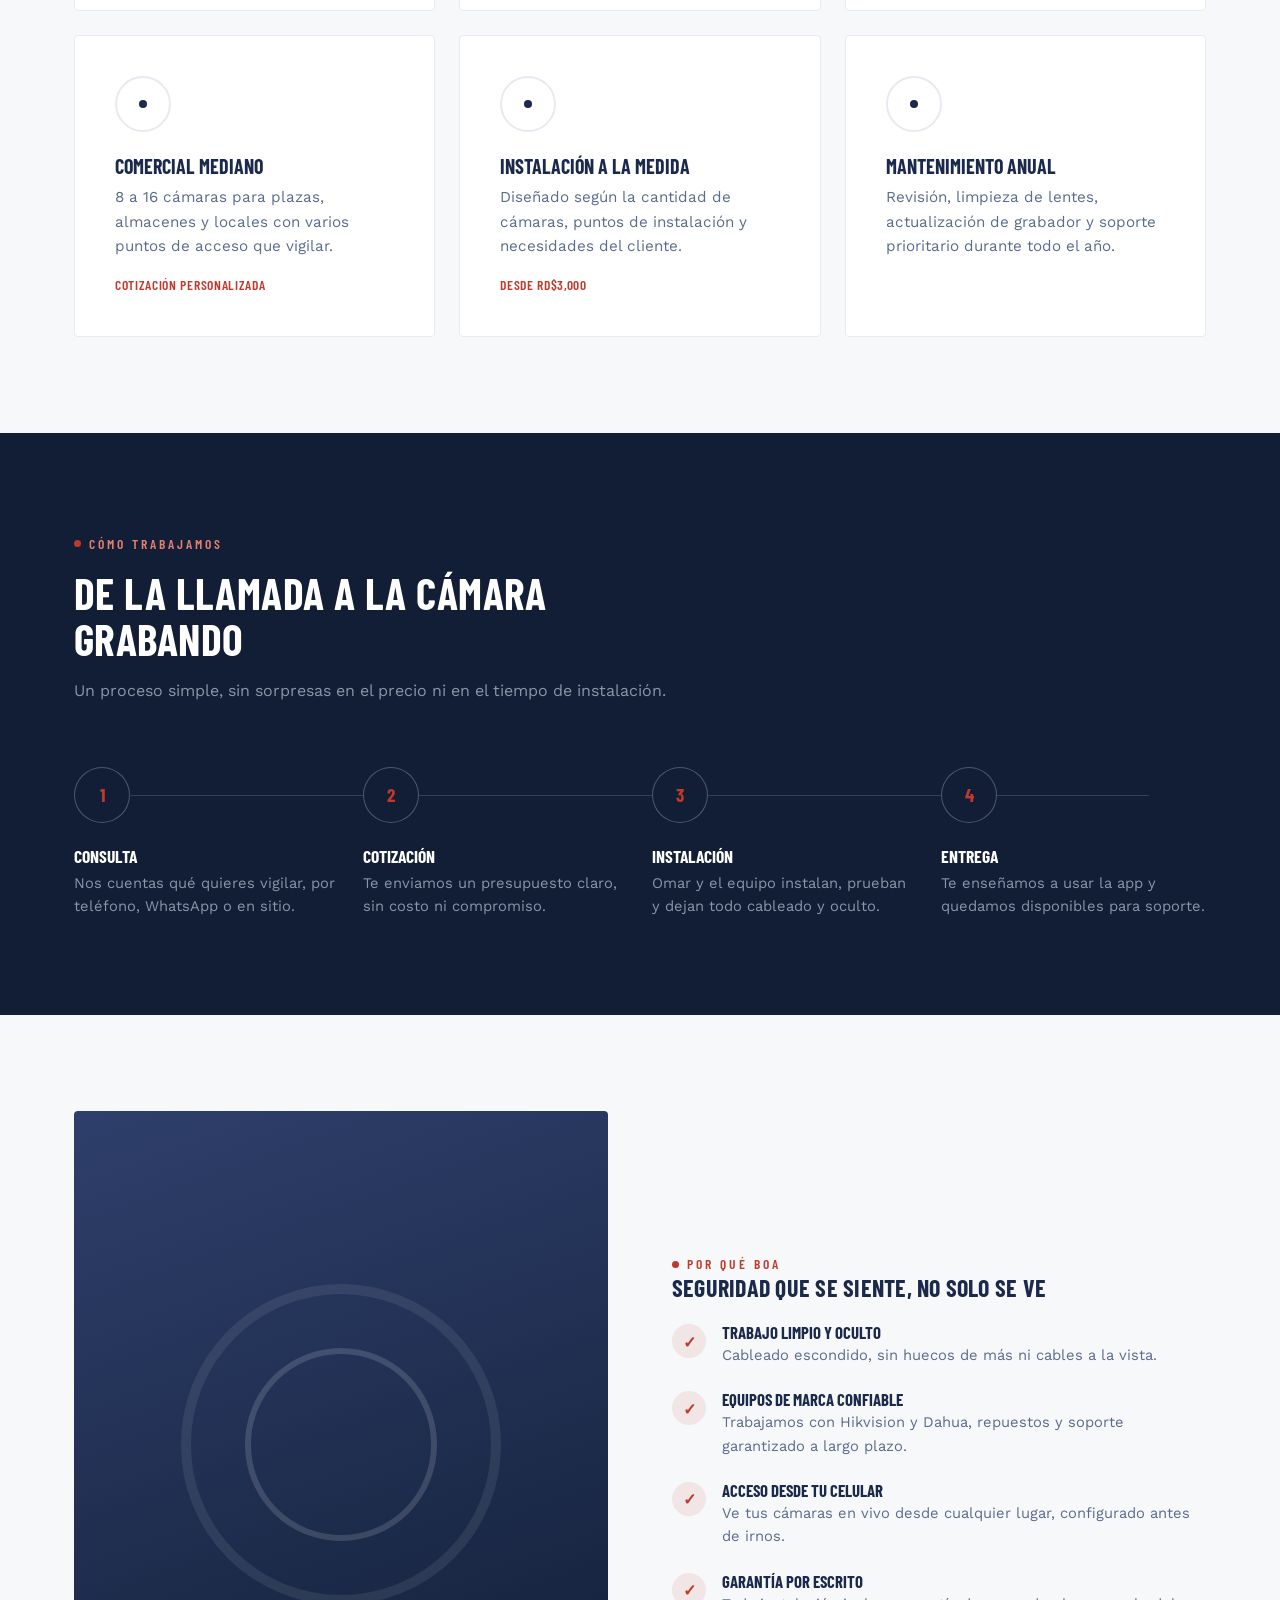
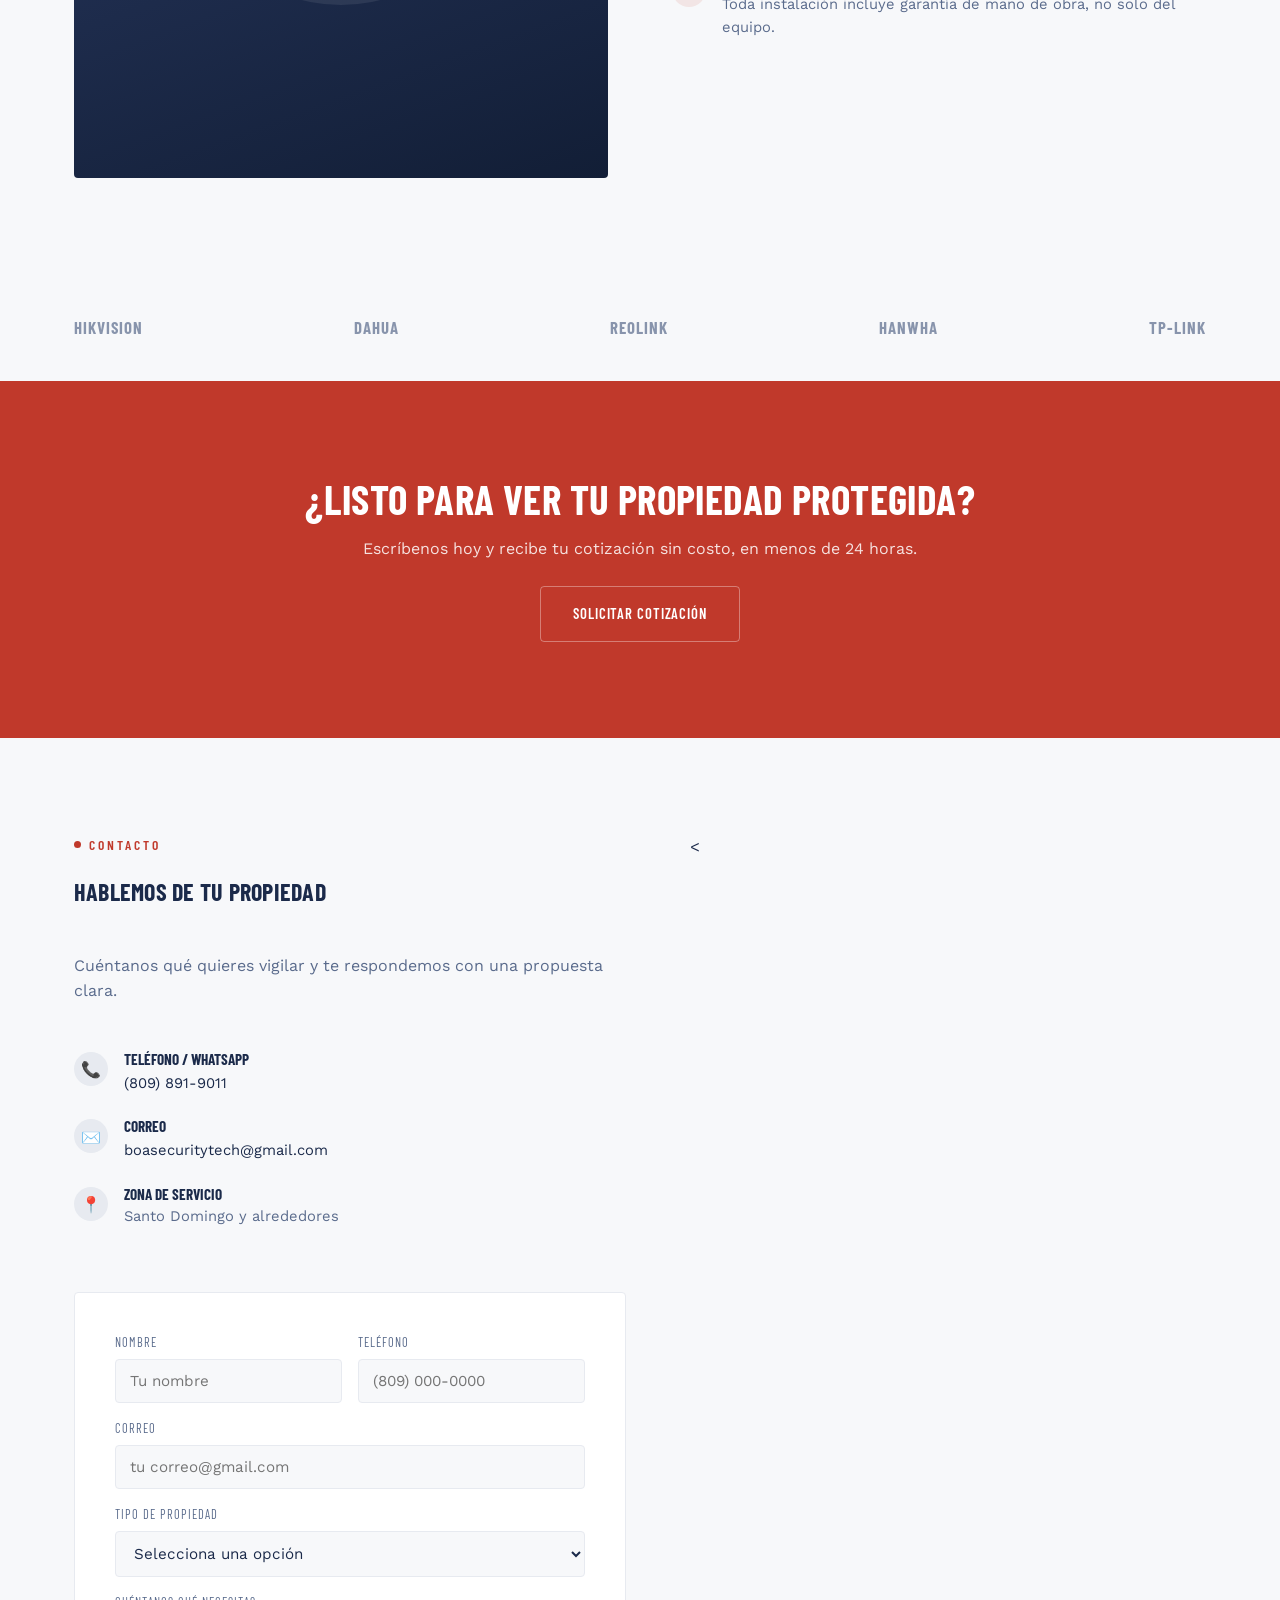
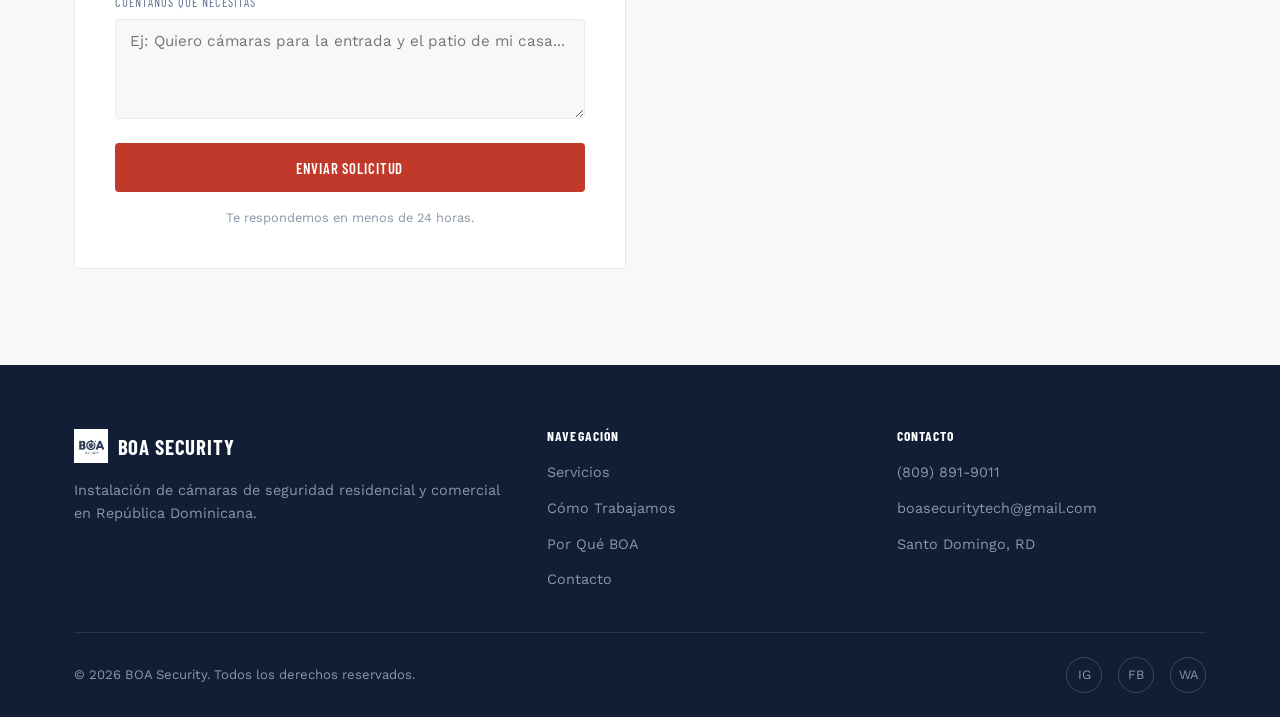
==== commit 2a44f189: "Add thank you page and Netlify form" ====
--- a/index.html
+++ b/index.html
@@ -287,37 +287,60 @@
       </div>
     </div>
 
-    <form class="contact-form reveal" id="contactForm">
-      <div class="form-row">
-        <div class="field">
-          <label for="name">Nombre</label>
-          <input type="text" id="name" name="name" placeholder="Tu nombre" required>
-        </div>
-        <div class="field">
-          <label for="phone">Teléfono</label>
-          <input type="tel" id="phone" name="phone" placeholder="(809) 000-0000" required>
-        </div>
-      </div>
-
-      <div class="field">
-        <label for="type">Tipo de Propiedad</label>
-        <select id="type" name="type">
-          <option>Residencial</option>
-          <option>Negocio Pequeño</option>
-          <option>Comercial Mediano</option>
-          <option>No estoy seguro</option>
-        </select>
-      </div>
-
-      <div class="field">
-        <label for="message">Cuéntanos qué necesitas</label>
-        <textarea id="message" name="message" placeholder="Ej: Quiero cámaras para la entrada y el patio de mi casa..."></textarea>
-      </div>
-
-      <button type="submit" class="btn btn-primary">Enviar Solicitud</button>
-      <p class="form-note">Te respondemos en menos de 24 horas.</p>
-    </form>
-
+    <<form 
+  class="contact-form reveal" 
+  id="contactForm"
+  name="solicitud"
+  method="POST"
+  data-netlify="true"
+  netlify-honeypot="bot-field"
+  action="/gracias.html"
+>
+  <input type="hidden" name="form-name" value="solicitud">
+
+  <p style="display:none;">
+    <label>No llenar: <input name="bot-field"></label>
+  </p>
+
+  <div class="form-row">
+    <div class="field">
+      <label for="name">Nombre</label>
+      <input type="text" id="name" name="name" placeholder="Tu nombre" required>
+    </div>
+
+    <div class="field">
+      <label for="phone">Teléfono</label>
+      <input type="tel" id="phone" name="phone" placeholder="(809) 000-0000" required>
+    </div>
+  </div>
+
+  <div class="field">
+    <label for="email">Correo</label>
+    <input type="email" id="email" name="email" placeholder="tu correo@gmail.com">
+  </div>
+
+  <div class="field">
+    <label for="type">Tipo de Propiedad</label>
+    <select id="type" name="type" required>
+      <option value="">Selecciona una opción</option>
+      <option value="Residencial">Residencial</option>
+      <option value="Negocio Pequeño">Negocio Pequeño</option>
+      <option value="Comercial Mediano">Comercial Mediano</option>
+      <option value="Cotización a la medida">Cotización a la medida</option>
+    </select>
+  </div>
+
+  <div class="field">
+    <label for="message">Cuéntanos qué necesitas</label>
+    <textarea 
+      id="message" 
+      name="message" 
+      placeholder="Ej: Quiero cámaras para la entrada y el patio de mi casa..."
+    ></textarea>
+  </div>
+
+  <button type="submit" class="btn btn-primary">Enviar Solicitud</button>
+  <p class="form-note">Te respondemos en menos de 24 horas.</p>
   </div>
 </section>
 
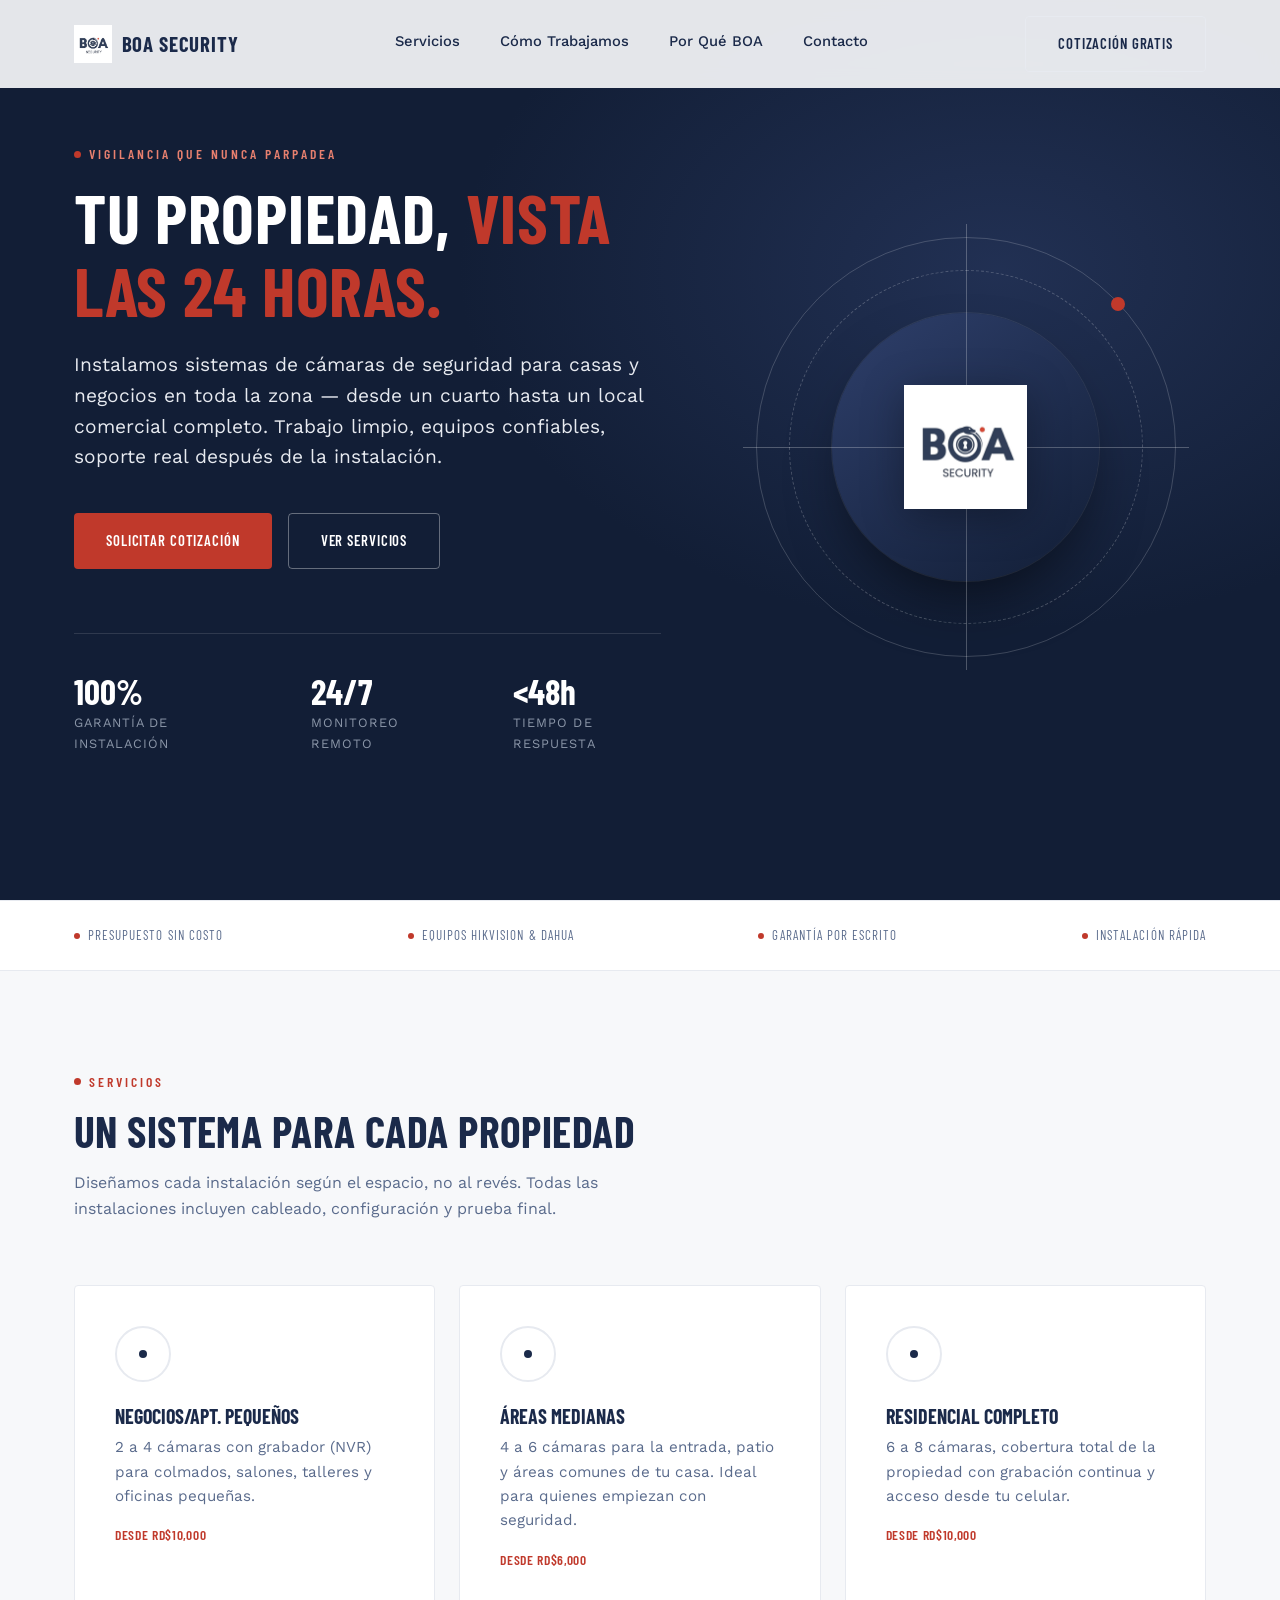
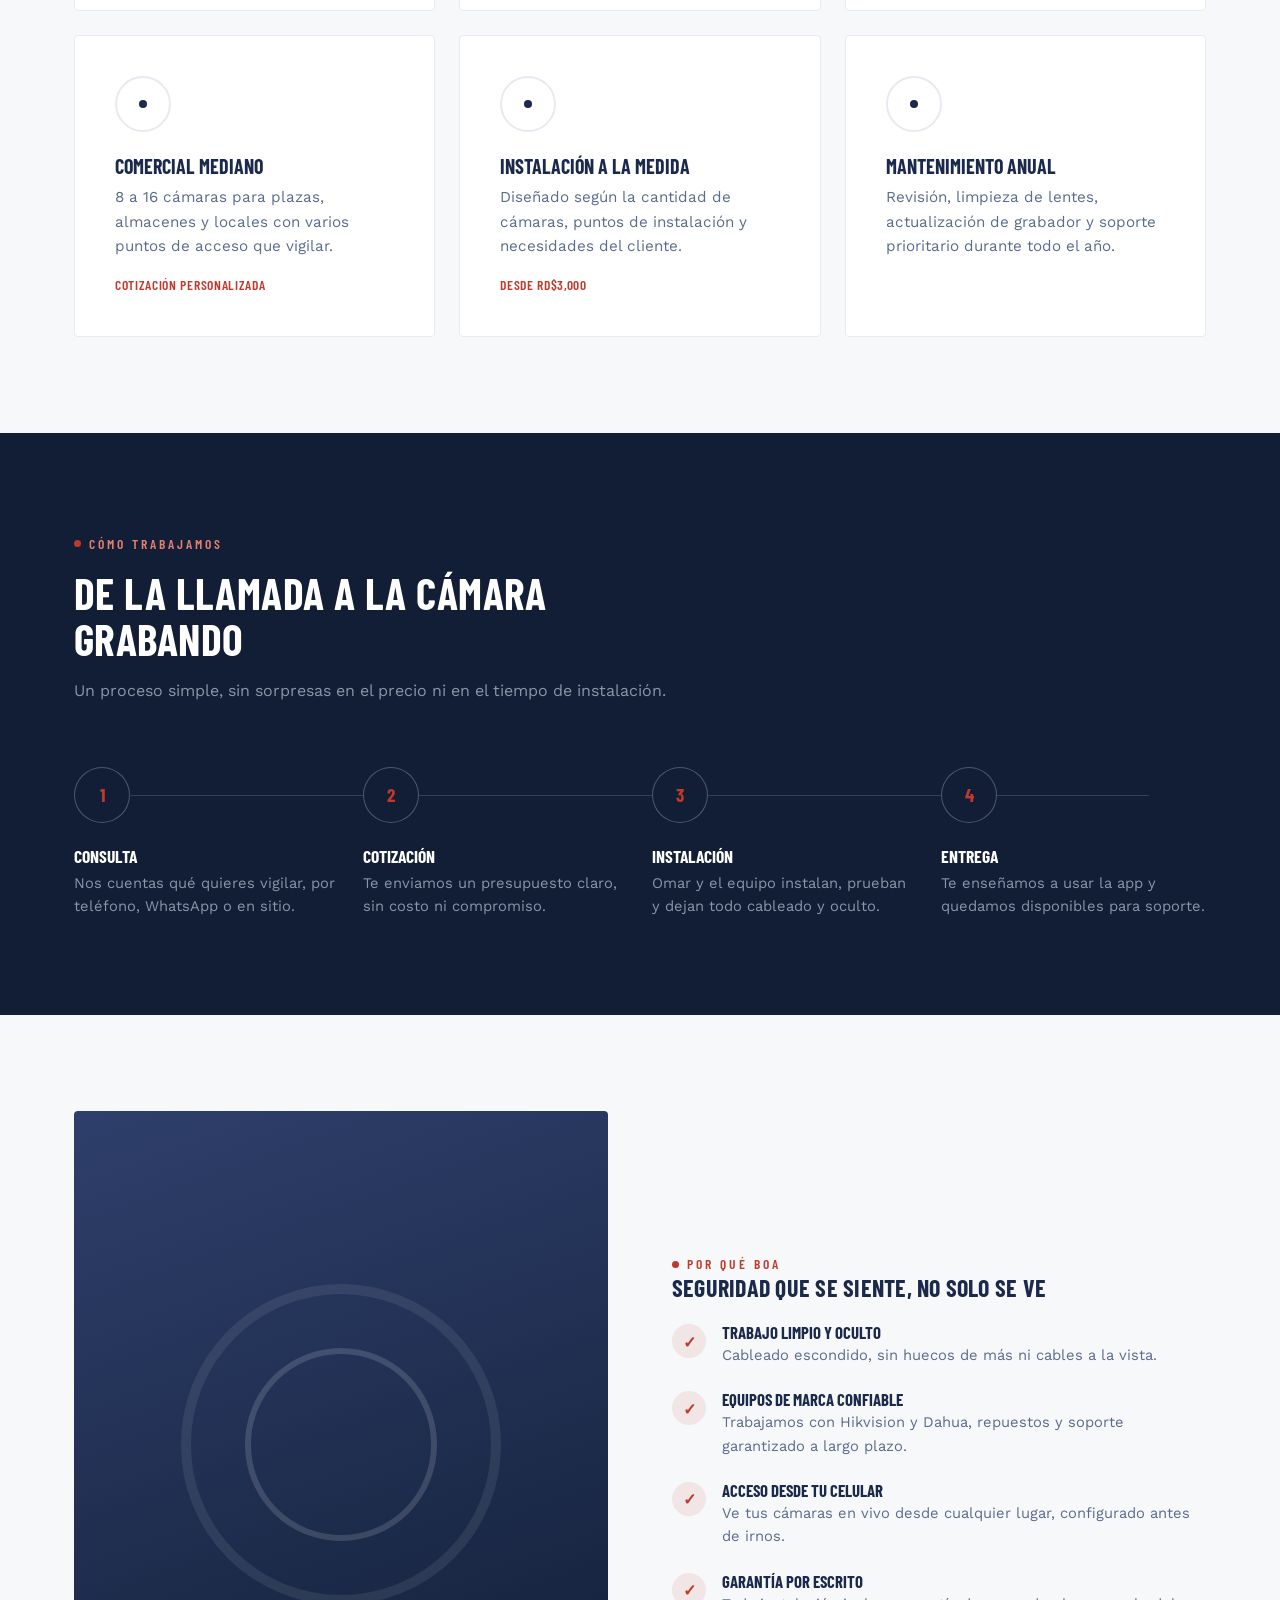
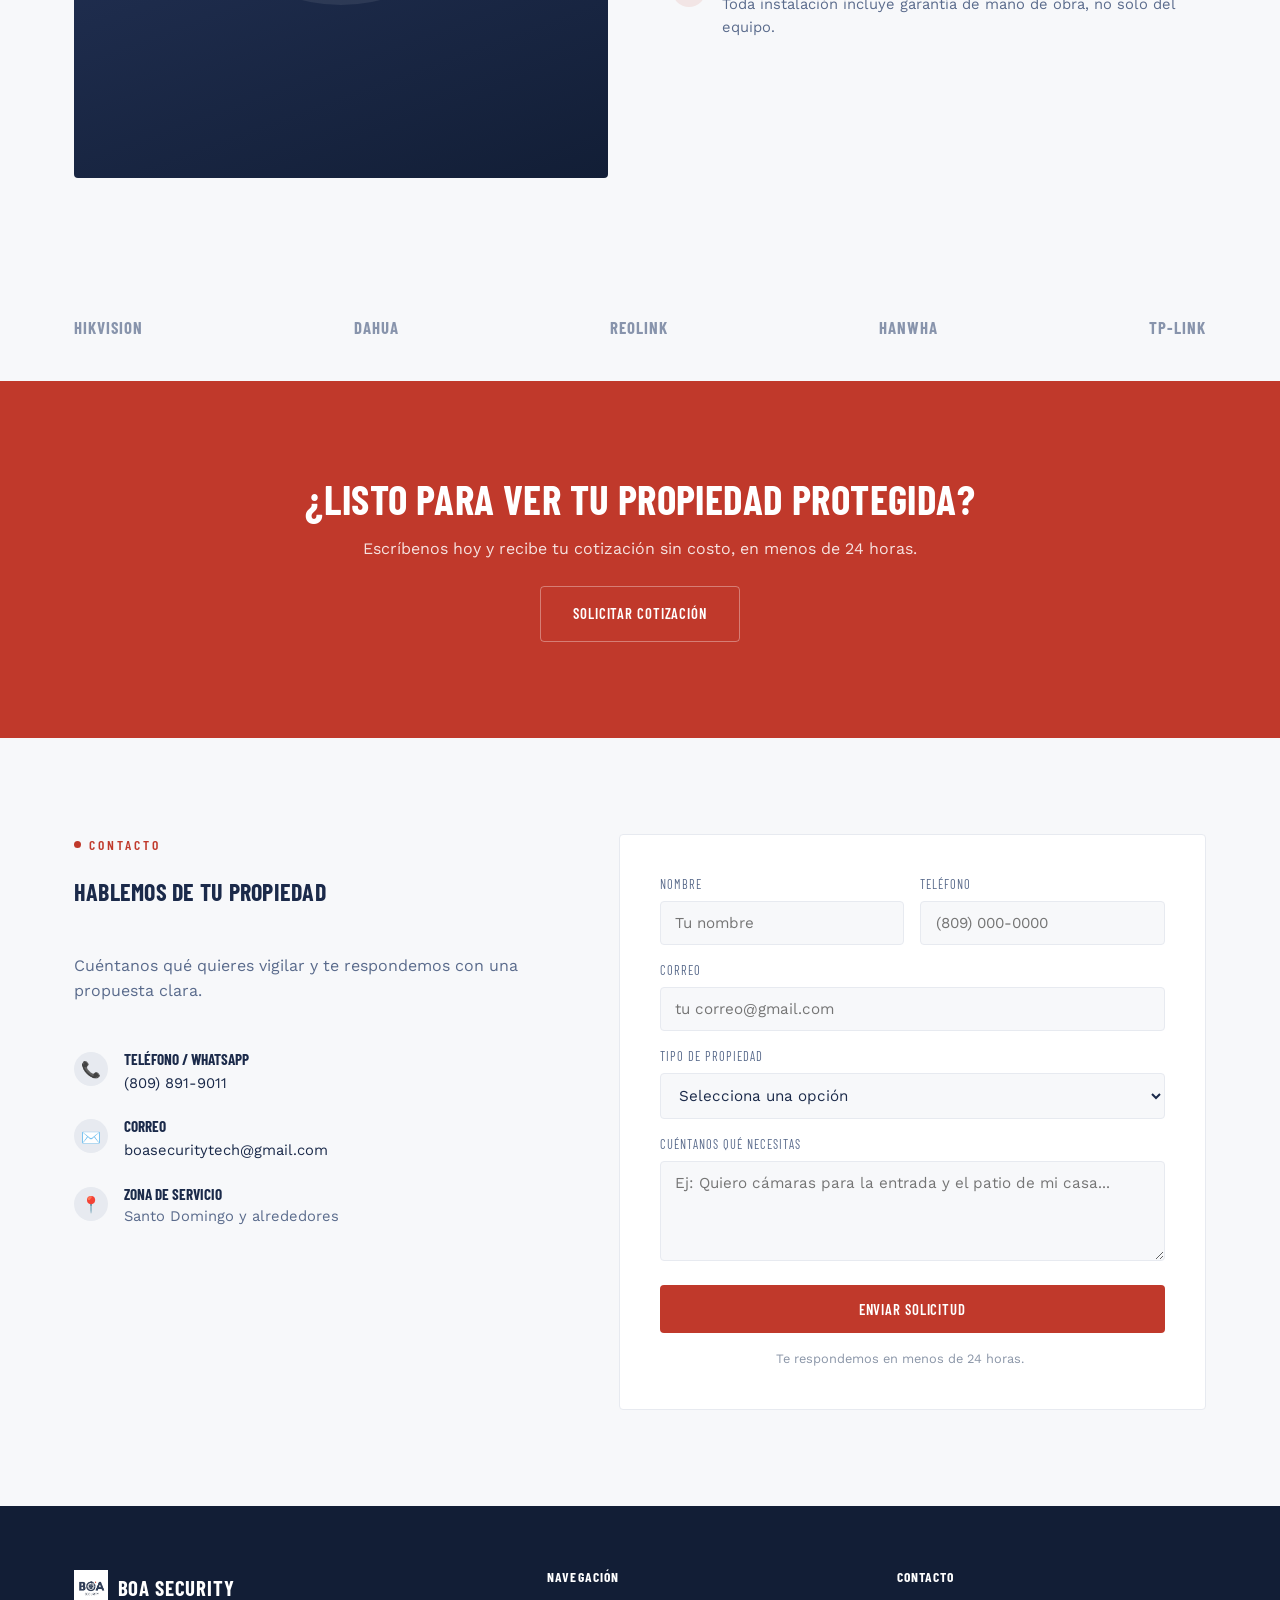
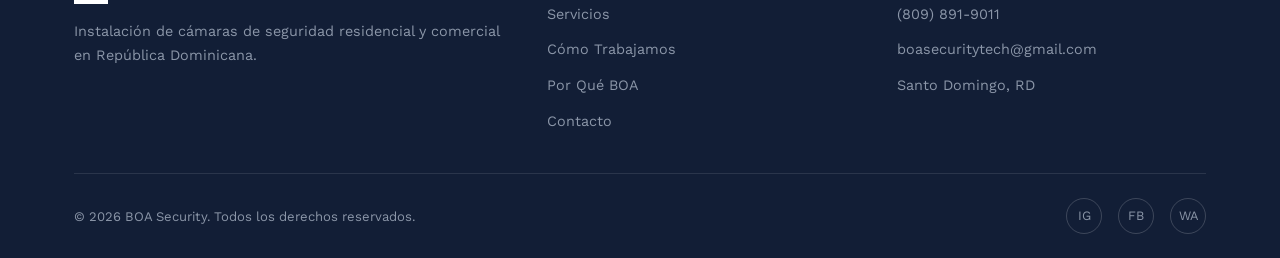
==== commit 0514a2ea: "Fix Netlify form" ====
--- a/index.html
+++ b/index.html
@@ -287,7 +287,7 @@
       </div>
     </div>
 
-    <<form 
+    <form 
   class="contact-form reveal" 
   id="contactForm"
   name="solicitud"
